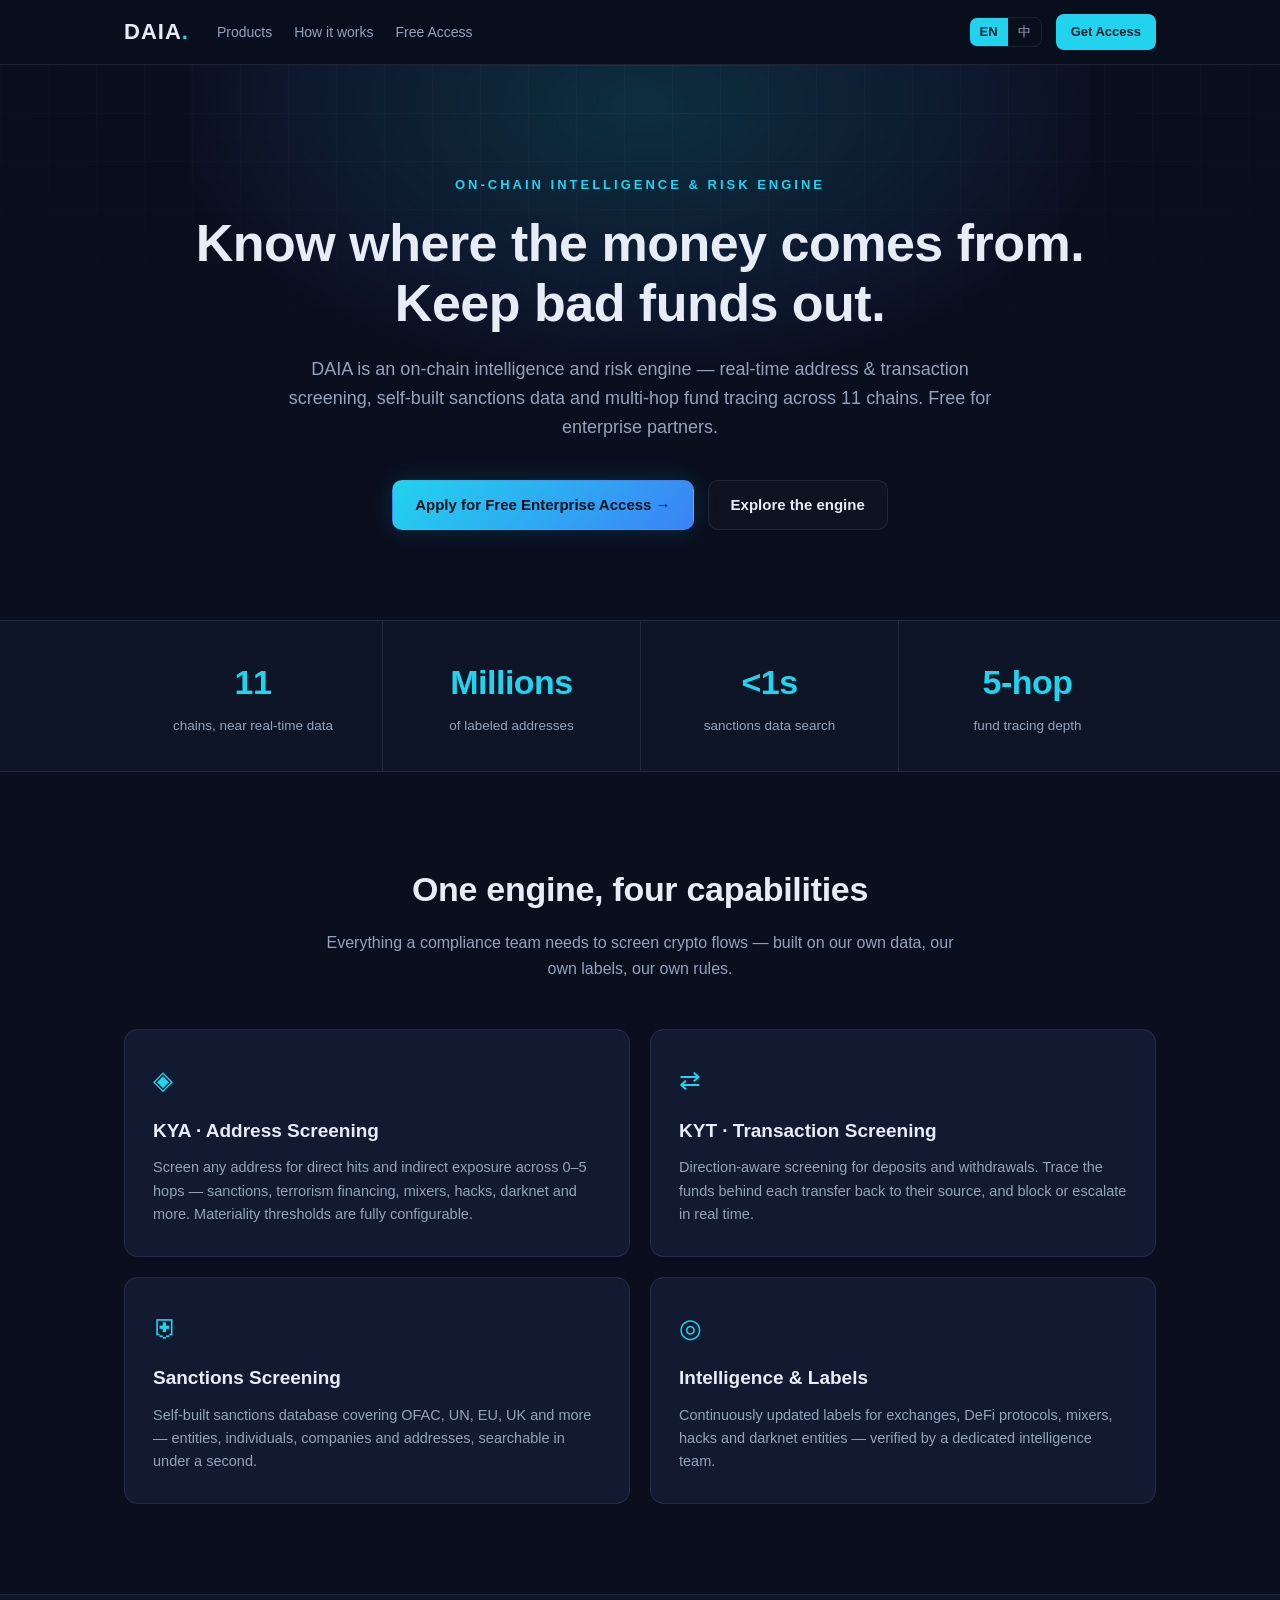
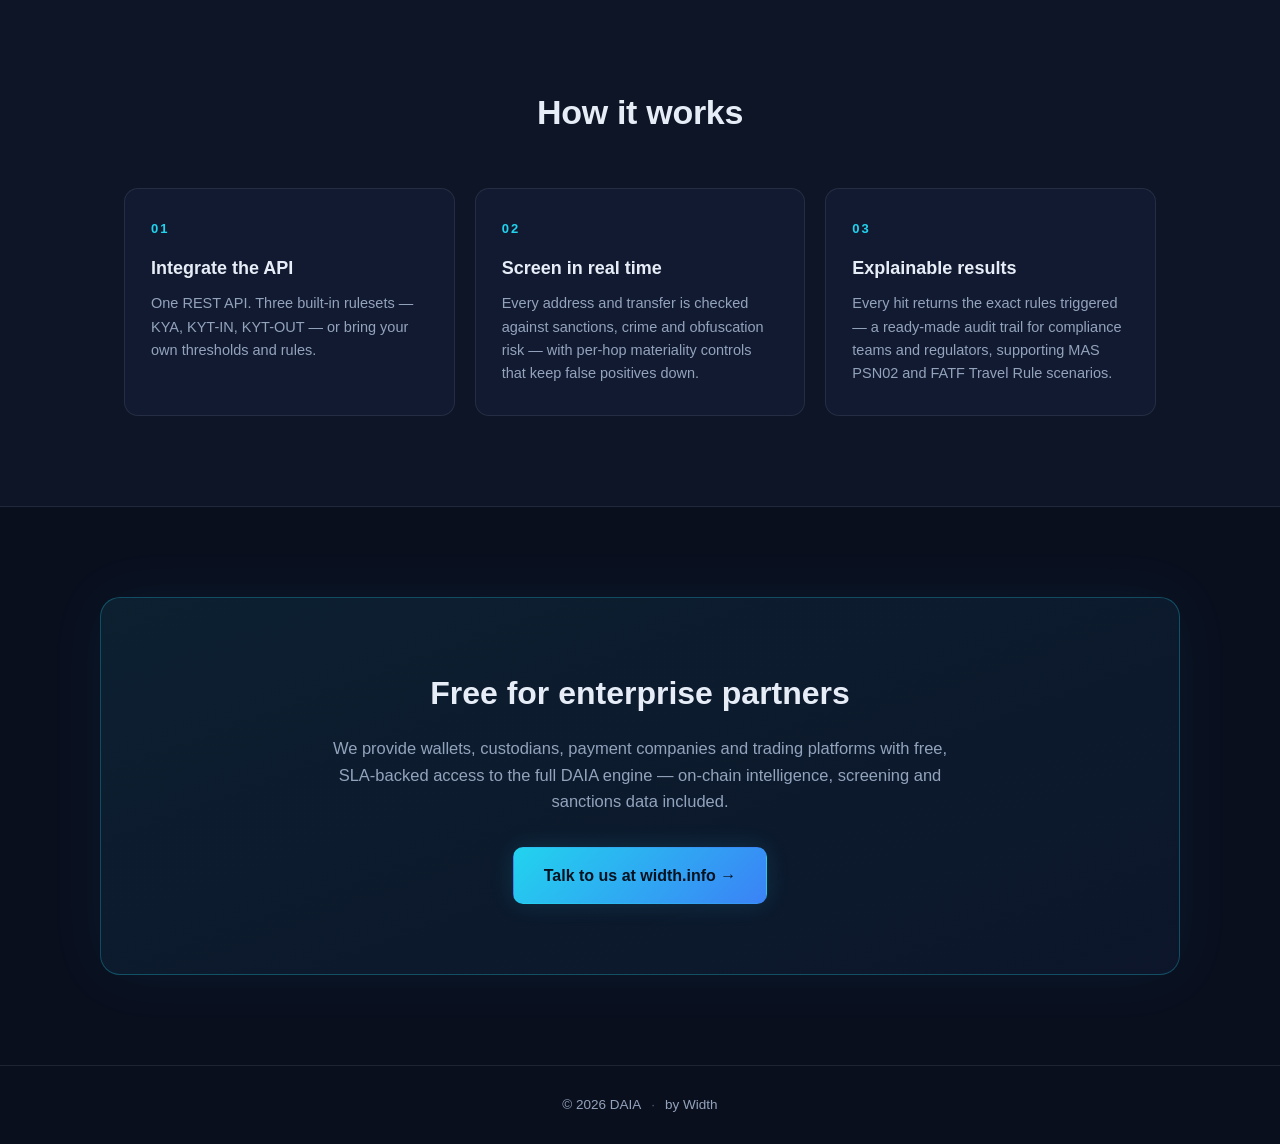
==== index.html @ a72da79b "DAIA official site: bilingual single-page (EN/中文), static, GitHub Pages ready Co-Authored-By: Claude" ====
<!DOCTYPE html>
<html lang="en">
<head>
  <meta charset="UTF-8">
  <meta name="viewport" content="width=device-width, initial-scale=1.0">
  <title>DAIA — On-chain Intelligence &amp; Risk Engine</title>
  <meta name="description" content="DAIA is an on-chain intelligence and risk engine: real-time address & transaction screening, sanctions data and fund tracing across 11 chains. Free for enterprise partners.">
  <link rel="stylesheet" href="style.css">
  <link rel="icon" href="data:image/svg+xml,<svg xmlns='http://www.w3.org/2000/svg' viewBox='0 0 100 100'><rect width='100' height='100' rx='20' fill='%230a0f1e'/><text x='50' y='68' font-size='52' text-anchor='middle' fill='%2322d3ee' font-family='Arial' font-weight='bold'>D</text></svg>">
</head>
<body>

<header class="nav">
  <div class="container nav-inner">
    <a class="brand" href="#top">DAIA<span class="brand-dot">.</span></a>
    <nav class="nav-links">
      <a href="#products" data-i18n="nav.products">Products</a>
      <a href="#how" data-i18n="nav.how">How it works</a>
      <a href="#free" data-i18n="nav.free">Free Access</a>
    </nav>
    <div class="nav-right">
      <div class="lang-toggle" role="group" aria-label="Language">
        <button id="lang-en" class="lang-btn active" onclick="setLang('en')">EN</button>
        <button id="lang-zh" class="lang-btn" onclick="setLang('zh')">中</button>
      </div>
      <a class="btn btn-small" href="https://width.info" target="_blank" rel="noopener" data-i18n="nav.cta">Get Access</a>
    </div>
  </div>
</header>

<main id="top">

  <!-- ============ HERO ============ -->
  <section class="hero">
    <div class="hero-glow"></div>
    <div class="container hero-inner">
      <p class="hero-kicker" data-i18n="hero.kicker">ON-CHAIN INTELLIGENCE &amp; RISK ENGINE</p>
      <h1 class="hero-title" data-i18n="hero.title">Know where the money comes from.<br>Keep bad funds out.</h1>
      <p class="hero-sub" data-i18n="hero.sub">DAIA is an on-chain intelligence and risk engine — real-time address &amp; transaction screening, self-built sanctions data and multi-hop fund tracing across 11 chains. Free for enterprise partners.</p>
      <div class="hero-actions">
        <a class="btn btn-primary" href="https://width.info" target="_blank" rel="noopener" data-i18n="hero.cta">Apply for Free Enterprise Access →</a>
        <a class="btn btn-ghost" href="#products" data-i18n="hero.cta2">Explore the engine</a>
      </div>
    </div>
  </section>

  <!-- ============ STATS ============ -->
  <section class="stats">
    <div class="container stats-grid">
      <div class="stat">
        <div class="stat-num">11</div>
        <div class="stat-label" data-i18n="stats.chains">chains, near real-time data</div>
      </div>
      <div class="stat">
        <div class="stat-num" data-i18n="stats.millionsNum">Millions</div>
        <div class="stat-label" data-i18n="stats.labels">of labeled addresses</div>
      </div>
      <div class="stat">
        <div class="stat-num">&lt;1s</div>
        <div class="stat-label" data-i18n="stats.sanctions">sanctions data search</div>
      </div>
      <div class="stat">
        <div class="stat-num">5-hop</div>
        <div class="stat-label" data-i18n="stats.tracing">fund tracing depth</div>
      </div>
    </div>
  </section>

  <!-- ============ PRODUCTS ============ -->
  <section class="section" id="products">
    <div class="container">
      <h2 class="section-title" data-i18n="products.title">One engine, four capabilities</h2>
      <p class="section-sub" data-i18n="products.sub">Everything a compliance team needs to screen crypto flows — built on our own data, our own labels, our own rules.</p>
      <div class="cards">
        <div class="card">
          <div class="card-icon">◈</div>
          <h3 data-i18n="products.kya.title">KYA · Address Screening</h3>
          <p data-i18n="products.kya.body">Screen any address for direct hits and indirect exposure across 0–5 hops — sanctions, terrorism financing, mixers, hacks, darknet and more. Materiality thresholds are fully configurable.</p>
        </div>
        <div class="card">
          <div class="card-icon">⇄</div>
          <h3 data-i18n="products.kyt.title">KYT · Transaction Screening</h3>
          <p data-i18n="products.kyt.body">Direction-aware screening for deposits and withdrawals. Trace the funds behind each transfer back to their source, and block or escalate in real time.</p>
        </div>
        <div class="card">
          <div class="card-icon">⛨</div>
          <h3 data-i18n="products.sanctions.title">Sanctions Screening</h3>
          <p data-i18n="products.sanctions.body">Self-built sanctions database covering OFAC, UN, EU, UK and more — entities, individuals, companies and addresses, searchable in under a second.</p>
        </div>
        <div class="card">
          <div class="card-icon">◎</div>
          <h3 data-i18n="products.labels.title">Intelligence &amp; Labels</h3>
          <p data-i18n="products.labels.body">Continuously updated labels for exchanges, DeFi protocols, mixers, hacks and darknet entities — verified by a dedicated intelligence team.</p>
        </div>
      </div>
    </div>
  </section>

  <!-- ============ HOW IT WORKS ============ -->
  <section class="section section-alt" id="how">
    <div class="container">
      <h2 class="section-title" data-i18n="how.title">How it works</h2>
      <div class="steps">
        <div class="step">
          <div class="step-num">01</div>
          <h3 data-i18n="how.s1.title">Integrate the API</h3>
          <p data-i18n="how.s1.body">One REST API. Three built-in rulesets — KYA, KYT-IN, KYT-OUT — or bring your own thresholds and rules.</p>
        </div>
        <div class="step">
          <div class="step-num">02</div>
          <h3 data-i18n="how.s2.title">Screen in real time</h3>
          <p data-i18n="how.s2.body">Every address and transfer is checked against sanctions, crime and obfuscation risk — with per-hop materiality controls that keep false positives down.</p>
        </div>
        <div class="step">
          <div class="step-num">03</div>
          <h3 data-i18n="how.s3.title">Explainable results</h3>
          <p data-i18n="how.s3.body">Every hit returns the exact rules triggered — a ready-made audit trail for compliance teams and regulators, supporting MAS PSN02 and FATF Travel Rule scenarios.</p>
        </div>
      </div>
    </div>
  </section>

  <!-- ============ FREE ACCESS ============ -->
  <section class="section" id="free">
    <div class="container free-box">
      <h2 class="free-title" data-i18n="free.title">Free for enterprise partners</h2>
      <p class="free-body" data-i18n="free.body">We provide wallets, custodians, payment companies and trading platforms with free, SLA-backed access to the full DAIA engine — on-chain intelligence, screening and sanctions data included.</p>
      <a class="btn btn-primary btn-lg" href="https://width.info" target="_blank" rel="noopener" data-i18n="free.cta">Talk to us at width.info →</a>
    </div>
  </section>

</main>

<footer class="footer">
  <div class="container footer-inner">
    <span>© 2026 DAIA</span>
    <span class="footer-sep">·</span>
    <a href="https://width.info" target="_blank" rel="noopener" data-i18n="footer.by">by Width</a>
  </div>
</footer>

<script src="i18n.js"></script>
</body>
</html>
---- style.css ----
/* ============ DAIA site ============ */
:root {
  --bg: #0a0f1e;
  --bg-alt: #0d1526;
  --panel: #111a30;
  --border: rgba(148, 163, 184, 0.14);
  --text: #e7edf7;
  --muted: #93a3bc;
  --accent: #22d3ee;
  --accent-2: #3b82f6;
  --glow: rgba(34, 211, 238, 0.14);
  --radius: 14px;
}

* { margin: 0; padding: 0; box-sizing: border-box; }

html { scroll-behavior: smooth; }

body {
  background: var(--bg);
  color: var(--text);
  font-family: -apple-system, BlinkMacSystemFont, "Segoe UI", Roboto, "PingFang SC", "Hiragino Sans GB", "Microsoft YaHei", sans-serif;
  line-height: 1.6;
  -webkit-font-smoothing: antialiased;
}

.container { max-width: 1080px; margin: 0 auto; padding: 0 24px; }

a { color: var(--accent); text-decoration: none; }

/* ============ Nav ============ */
.nav {
  position: sticky; top: 0; z-index: 50;
  background: rgba(10, 15, 30, 0.82);
  backdrop-filter: blur(12px);
  border-bottom: 1px solid var(--border);
}
.nav-inner { display: flex; align-items: center; gap: 28px; height: 64px; }
.brand {
  font-size: 22px; font-weight: 800; letter-spacing: 1px; color: var(--text);
}
.brand-dot { color: var(--accent); }
.nav-links { display: flex; gap: 22px; flex: 1; }
.nav-links a { color: var(--muted); font-size: 14px; transition: color .15s; }
.nav-links a:hover { color: var(--text); }
.nav-right { display: flex; align-items: center; gap: 14px; }

.lang-toggle {
  display: flex; border: 1px solid var(--border); border-radius: 8px; overflow: hidden;
}
.lang-btn {
  background: transparent; color: var(--muted); border: 0; padding: 5px 10px;
  font-size: 13px; cursor: pointer; transition: all .15s;
}
.lang-btn.active { background: var(--accent); color: #06202a; font-weight: 700; }

/* ============ Buttons ============ */
.btn {
  display: inline-block; border-radius: 10px; font-weight: 600; font-size: 15px;
  padding: 12px 22px; transition: all .18s; border: 1px solid transparent;
}
.btn-primary {
  background: linear-gradient(135deg, var(--accent), var(--accent-2));
  color: #06121f;
  box-shadow: 0 0 24px var(--glow);
}
.btn-primary:hover { transform: translateY(-1px); box-shadow: 0 0 36px rgba(34, 211, 238, 0.28); }
.btn-ghost {
  color: var(--text); border-color: var(--border); background: rgba(255,255,255,0.02);
}
.btn-ghost:hover { border-color: var(--accent); color: var(--accent); }
.btn-small { padding: 7px 14px; font-size: 13px; background: var(--accent); color: #06202a; border-radius: 8px; }
.btn-small:hover { filter: brightness(1.1); }
.btn-lg { padding: 15px 30px; font-size: 16px; }

/* ============ Hero ============ */
.hero { position: relative; overflow: hidden; padding: 110px 0 90px; }
.hero-glow {
  position: absolute; top: -220px; left: 50%; transform: translateX(-50%);
  width: 900px; height: 520px; pointer-events: none;
  background: radial-gradient(ellipse at center, rgba(34,211,238,0.16), rgba(59,130,246,0.07) 55%, transparent 75%);
}
.hero::before {
  content: ""; position: absolute; inset: 0; pointer-events: none;
  background-image: linear-gradient(rgba(148,163,184,0.05) 1px, transparent 1px),
                    linear-gradient(90deg, rgba(148,163,184,0.05) 1px, transparent 1px);
  background-size: 48px 48px;
  mask-image: radial-gradient(ellipse 80% 60% at 50% 0%, black, transparent);
  -webkit-mask-image: radial-gradient(ellipse 80% 60% at 50% 0%, black, transparent);
}
.hero-inner { position: relative; text-align: center; }
.hero-kicker {
  color: var(--accent); font-size: 13px; font-weight: 700; letter-spacing: 3px; margin-bottom: 18px;
}
.hero-title { font-size: 52px; font-weight: 800; line-height: 1.15; letter-spacing: -0.5px; }
.hero-sub {
  max-width: 720px; margin: 22px auto 0; color: var(--muted); font-size: 18px;
}
.hero-actions { margin-top: 38px; display: flex; gap: 14px; justify-content: center; flex-wrap: wrap; }

/* ============ Stats ============ */
.stats { border-top: 1px solid var(--border); border-bottom: 1px solid var(--border); background: var(--bg-alt); }
.stats-grid { display: grid; grid-template-columns: repeat(4, 1fr); }
.stat { text-align: center; padding: 34px 12px; }
.stat + .stat { border-left: 1px solid var(--border); }
.stat-num { font-size: 34px; font-weight: 800; color: var(--accent); letter-spacing: -0.5px; }
.stat-label { color: var(--muted); font-size: 13.5px; margin-top: 6px; }

/* ============ Sections ============ */
.section { padding: 90px 0; }
.section-alt { background: var(--bg-alt); border-top: 1px solid var(--border); border-bottom: 1px solid var(--border); }
.section-title { font-size: 34px; font-weight: 800; text-align: center; letter-spacing: -0.3px; }
.section-sub { text-align: center; color: var(--muted); max-width: 640px; margin: 14px auto 0; font-size: 16px; }

/* ============ Cards ============ */
.cards { display: grid; grid-template-columns: repeat(2, 1fr); gap: 20px; margin-top: 48px; }
.card {
  background: var(--panel); border: 1px solid var(--border); border-radius: var(--radius);
  padding: 30px 28px; transition: all .2s;
}
.card:hover { border-color: rgba(34,211,238,0.45); box-shadow: 0 0 30px rgba(34,211,238,0.08); transform: translateY(-2px); }
.card-icon { font-size: 26px; color: var(--accent); margin-bottom: 14px; }
.card h3 { font-size: 19px; margin-bottom: 10px; }
.card p { color: var(--muted); font-size: 14.5px; }

/* ============ Steps ============ */
.steps { display: grid; grid-template-columns: repeat(3, 1fr); gap: 20px; margin-top: 48px; }
.step {
  background: var(--panel); border: 1px solid var(--border); border-radius: var(--radius);
  padding: 30px 26px;
}
.step-num {
  font-size: 13px; font-weight: 800; color: var(--accent); letter-spacing: 2px; margin-bottom: 14px;
}
.step h3 { font-size: 18px; margin-bottom: 10px; }
.step p { color: var(--muted); font-size: 14.5px; }

/* ============ Free access ============ */
.free-box {
  text-align: center;
  background: linear-gradient(160deg, rgba(34,211,238,0.09), rgba(59,130,246,0.06));
  border: 1px solid rgba(34,211,238,0.28);
  border-radius: 20px;
  padding: 70px 40px;
  box-shadow: 0 0 60px rgba(34,211,238,0.06);
}
.free-title { font-size: 32px; font-weight: 800; }
.free-body { max-width: 640px; margin: 16px auto 32px; color: var(--muted); font-size: 16.5px; }

/* ============ Footer ============ */
.footer { border-top: 1px solid var(--border); padding: 28px 0; }
.footer-inner { display: flex; justify-content: center; gap: 10px; color: var(--muted); font-size: 13.5px; }
.footer a { color: var(--muted); }
.footer a:hover { color: var(--accent); }
.footer-sep { opacity: .5; }

/* ============ Responsive ============ */
@media (max-width: 860px) {
  .hero-title { font-size: 36px; }
  .cards { grid-template-columns: 1fr; }
  .steps { grid-template-columns: 1fr; }
  .stats-grid { grid-template-columns: repeat(2, 1fr); }
  .stat:nth-child(3) { border-left: 0; }
  .stat:nth-child(1), .stat:nth-child(2) { border-bottom: 1px solid var(--border); }
  .nav-links { display: none; }
}
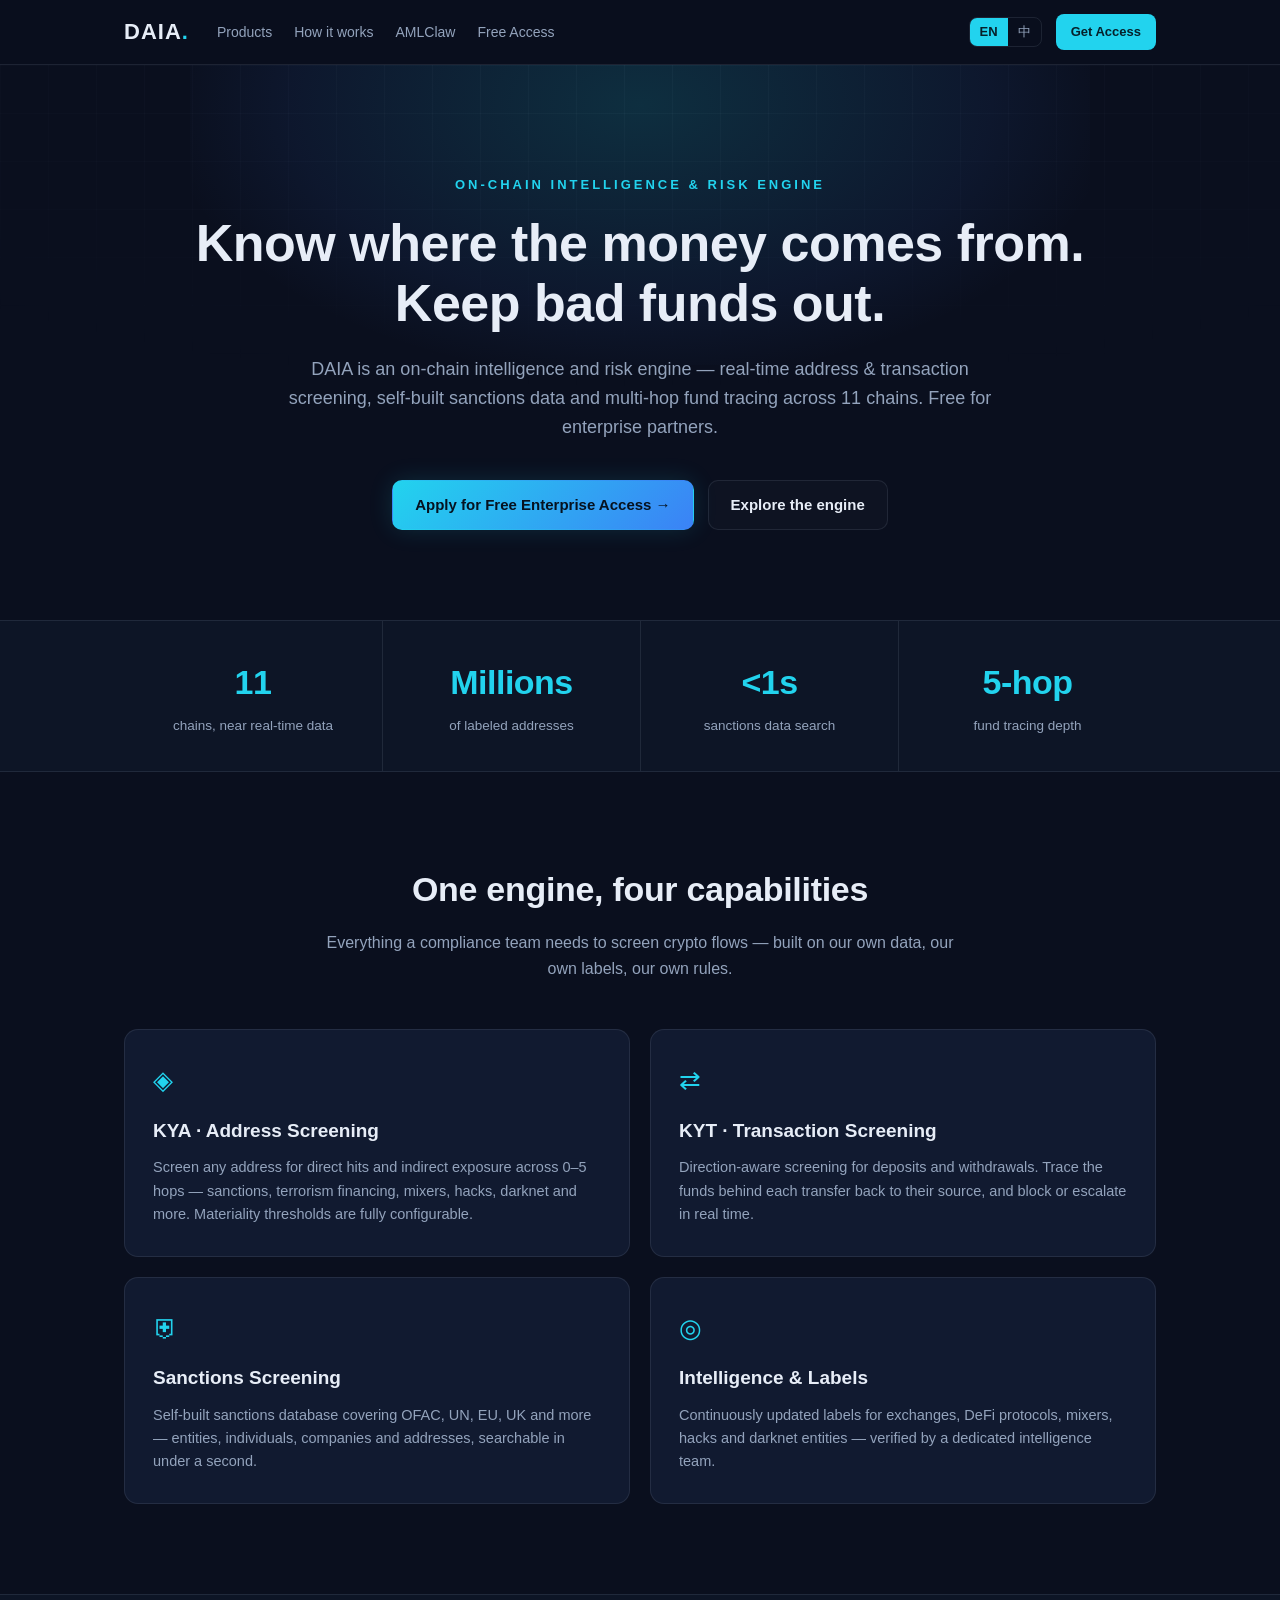
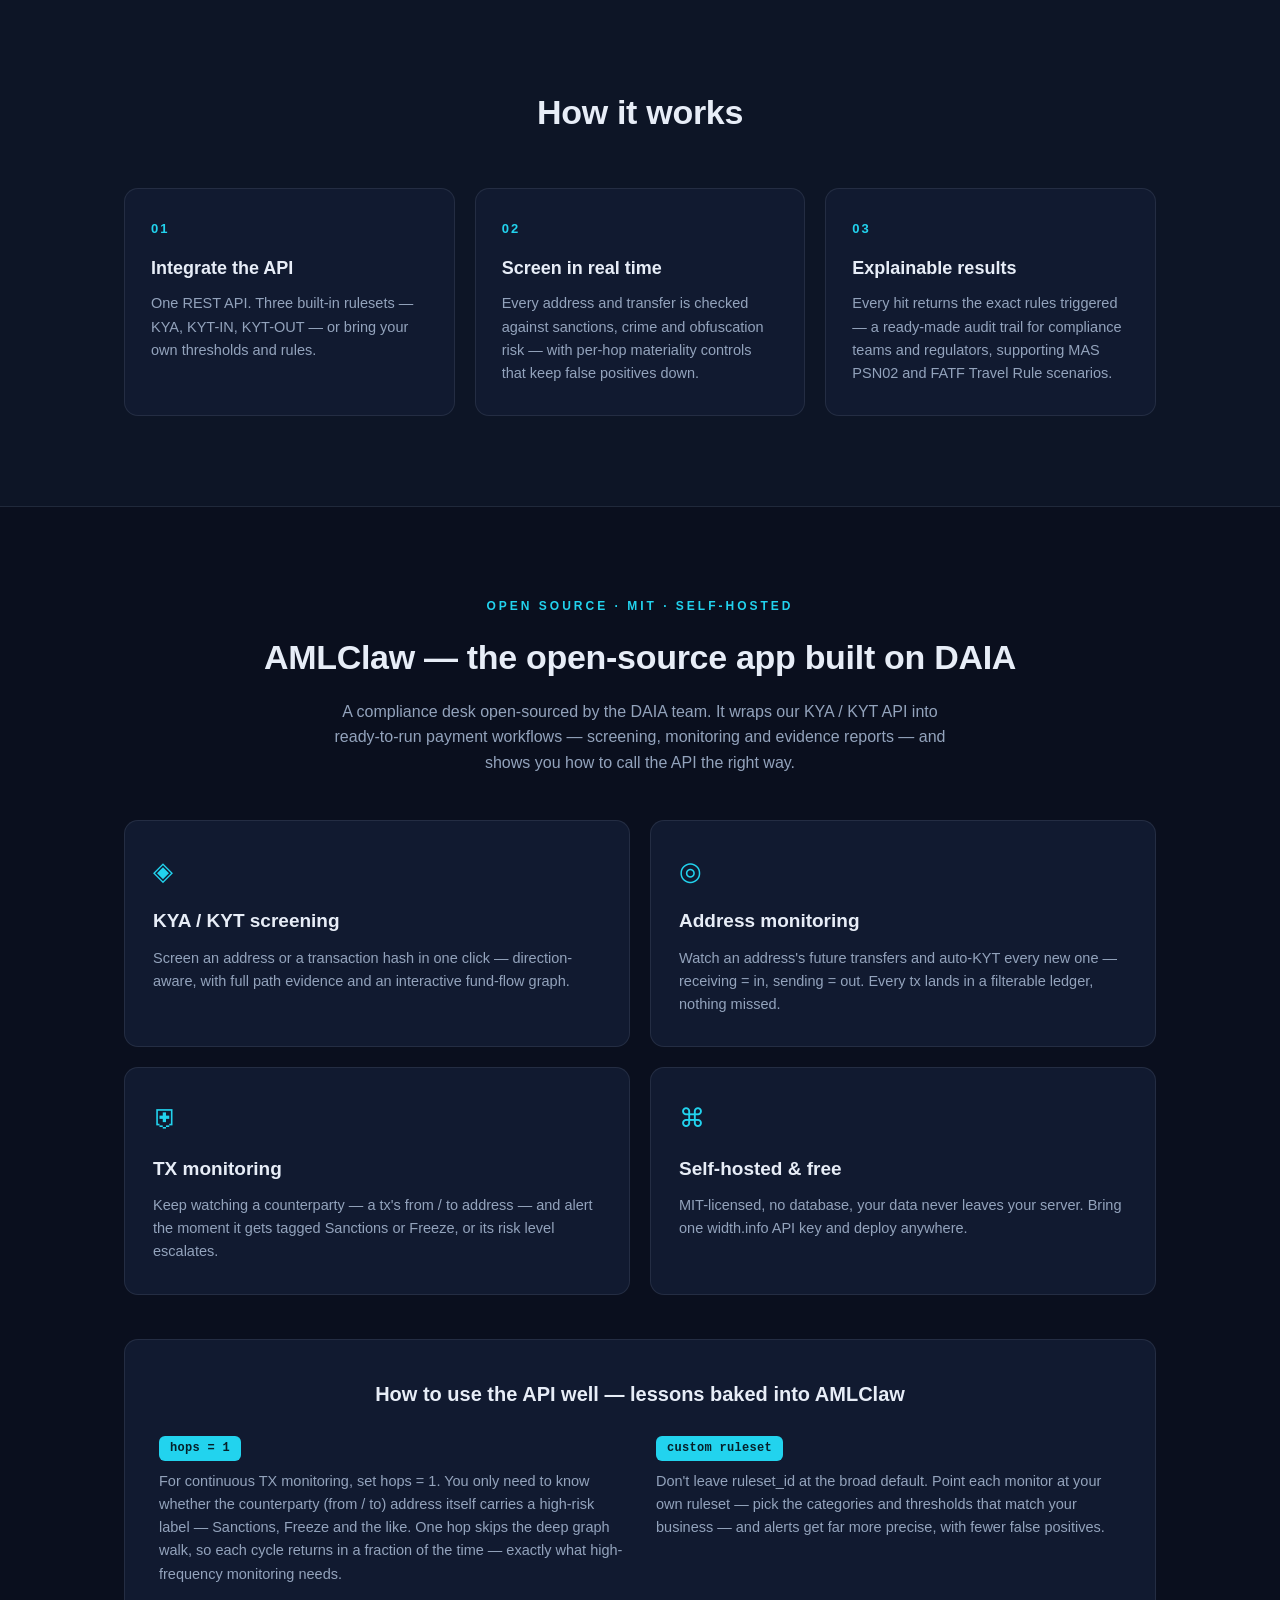
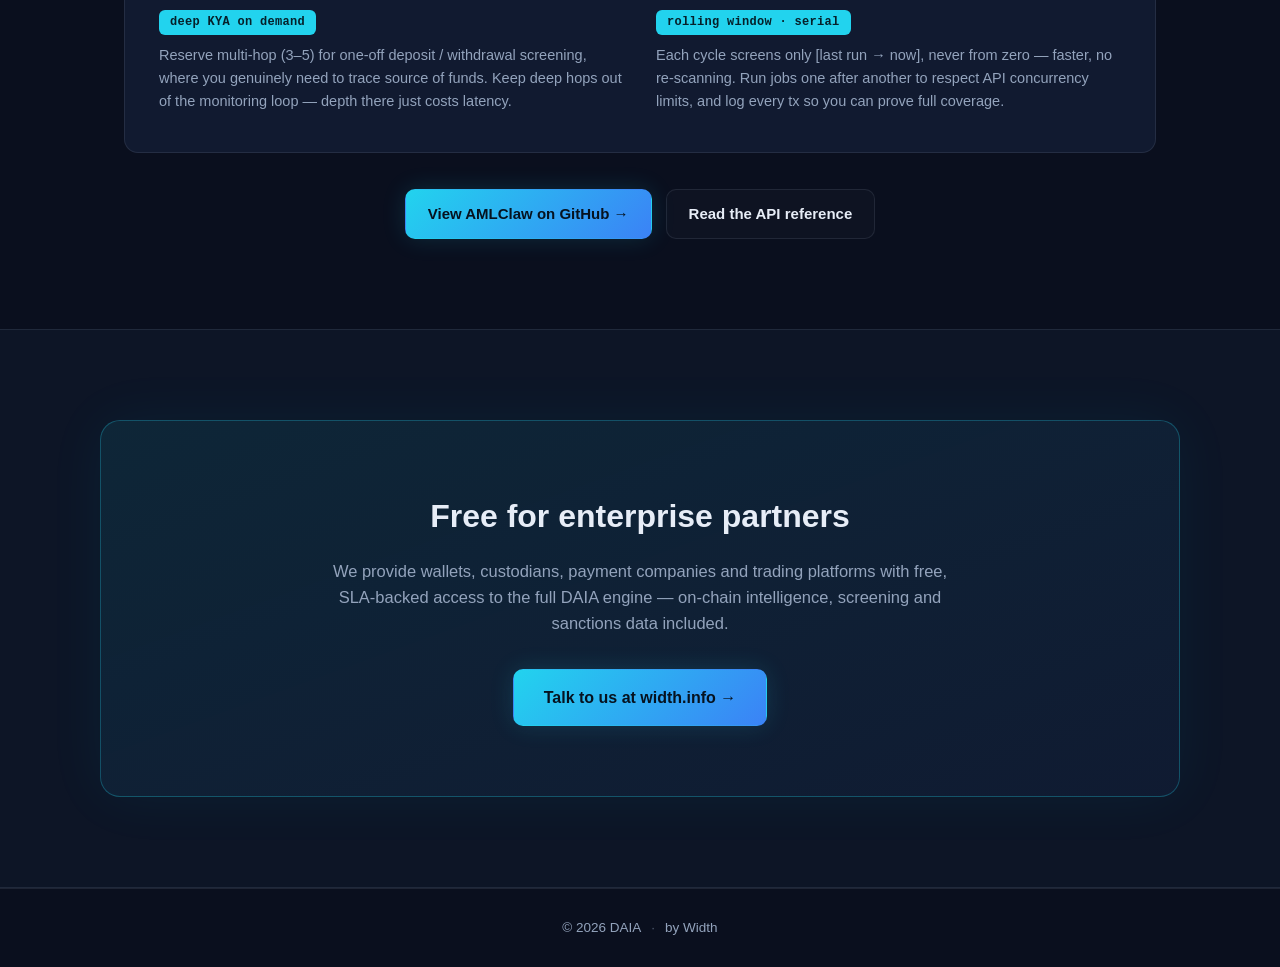
==== commit cacebb41: "Add AMLClaw section — open-source reference app + API best practices New #amlclaw section (nav link " ====
--- a/index.html
+++ b/index.html
@@ -16,6 +16,7 @@
     <nav class="nav-links">
       <a href="#products" data-i18n="nav.products">Products</a>
       <a href="#how" data-i18n="nav.how">How it works</a>
+      <a href="#amlclaw" data-i18n="nav.amlclaw">AMLClaw</a>
       <a href="#free" data-i18n="nav.free">Free Access</a>
     </nav>
     <div class="nav-right">
@@ -120,8 +121,67 @@
     </div>
   </section>
 
+  <!-- ============ AMLCLAW ============ -->
+  <section class="section" id="amlclaw">
+    <div class="container">
+      <p class="amlclaw-kicker" data-i18n="amlclaw.kicker">OPEN SOURCE · MIT · SELF-HOSTED</p>
+      <h2 class="section-title" data-i18n="amlclaw.title">AMLClaw — the open-source app built on DAIA</h2>
+      <p class="section-sub" data-i18n="amlclaw.sub">A compliance desk open-sourced by the DAIA team. It wraps our KYA / KYT API into ready-to-run payment workflows — screening, monitoring and evidence reports — and shows you how to call the API the right way.</p>
+
+      <div class="cards" style="margin-top:44px">
+        <div class="card">
+          <div class="card-icon">◈</div>
+          <h3 data-i18n="amlclaw.f1.title">KYA / KYT screening</h3>
+          <p data-i18n="amlclaw.f1.body">Screen an address or a transaction hash in one click — direction-aware, with full path evidence and an interactive fund-flow graph.</p>
+        </div>
+        <div class="card">
+          <div class="card-icon">◎</div>
+          <h3 data-i18n="amlclaw.f2.title">Address monitoring</h3>
+          <p data-i18n="amlclaw.f2.body">Watch an address's future transfers and auto-KYT every new one — receiving = in, sending = out. Every tx lands in a filterable ledger, nothing missed.</p>
+        </div>
+        <div class="card">
+          <div class="card-icon">⛨</div>
+          <h3 data-i18n="amlclaw.f3.title">TX monitoring</h3>
+          <p data-i18n="amlclaw.f3.body">Keep watching a counterparty — a tx's from / to address — and alert the moment it gets tagged Sanctions or Freeze, or its risk level escalates.</p>
+        </div>
+        <div class="card">
+          <div class="card-icon">⌘</div>
+          <h3 data-i18n="amlclaw.f4.title">Self-hosted & free</h3>
+          <p data-i18n="amlclaw.f4.body">MIT-licensed, no database, your data never leaves your server. Bring one width.info API key and deploy anywhere.</p>
+        </div>
+      </div>
+
+      <div class="practice">
+        <h3 class="practice-title" data-i18n="amlclaw.bp.title">How to use the API well — lessons baked into AMLClaw</h3>
+        <div class="practice-list">
+          <div class="practice-item">
+            <span class="practice-tag">hops = 1</span>
+            <p data-i18n="amlclaw.bp1.body">For continuous TX monitoring, set hops = 1. You only need to know whether the counterparty (from / to) address itself carries a high-risk label — Sanctions, Freeze and the like. One hop skips the deep graph walk, so each cycle returns in a fraction of the time — exactly what high-frequency monitoring needs.</p>
+          </div>
+          <div class="practice-item">
+            <span class="practice-tag" data-i18n="amlclaw.bp2.tag">custom ruleset</span>
+            <p data-i18n="amlclaw.bp2.body">Don't leave ruleset_id at the broad default. Point each monitor at your own ruleset — pick the categories and thresholds that match your business — and alerts get far more precise, with fewer false positives.</p>
+          </div>
+          <div class="practice-item">
+            <span class="practice-tag" data-i18n="amlclaw.bp3.tag">deep KYA on demand</span>
+            <p data-i18n="amlclaw.bp3.body">Reserve multi-hop (3–5) for one-off deposit / withdrawal screening, where you genuinely need to trace source of funds. Keep deep hops out of the monitoring loop — depth there just costs latency.</p>
+          </div>
+          <div class="practice-item">
+            <span class="practice-tag" data-i18n="amlclaw.bp4.tag">rolling window · serial</span>
+            <p data-i18n="amlclaw.bp4.body">Each cycle screens only [last run → now], never from zero — faster, no re-scanning. Run jobs one after another to respect API concurrency limits, and log every tx so you can prove full coverage.</p>
+          </div>
+        </div>
+      </div>
+
+      <div class="amlclaw-actions">
+        <a class="btn btn-primary" href="https://github.com/amlclaw/amlclaw.com" target="_blank" rel="noopener" data-i18n="amlclaw.cta">View AMLClaw on GitHub →</a>
+        <a class="btn btn-ghost" href="https://width.info/api-reference" target="_blank" rel="noopener" data-i18n="amlclaw.cta2">Read the API reference</a>
+      </div>
+    </div>
+  </section>
+
   <!-- ============ FREE ACCESS ============ -->
-  <section class="section" id="free">
+  <section class="section section-alt" id="free">
     <div class="container free-box">
       <h2 class="free-title" data-i18n="free.title">Free for enterprise partners</h2>
       <p class="free-body" data-i18n="free.body">We provide wallets, custodians, payment companies and trading platforms with free, SLA-backed access to the full DAIA engine — on-chain intelligence, screening and sanctions data included.</p>
--- a/style.css
+++ b/style.css
@@ -135,6 +135,27 @@
 .step h3 { font-size: 18px; margin-bottom: 10px; }
 .step p { color: var(--muted); font-size: 14.5px; }
 
+/* ============ AMLClaw ============ */
+.amlclaw-kicker {
+  text-align: center; color: var(--accent); font-size: 12px; font-weight: 700;
+  letter-spacing: 3px; margin-bottom: 14px;
+}
+.practice {
+  margin-top: 44px; background: var(--panel); border: 1px solid var(--border);
+  border-radius: var(--radius); padding: 38px 34px;
+}
+.practice-title { font-size: 20px; font-weight: 800; text-align: center; margin-bottom: 26px; }
+.practice-list { display: grid; grid-template-columns: repeat(2, 1fr); gap: 24px 32px; }
+.practice-item { display: flex; flex-direction: column; gap: 9px; }
+.practice-tag {
+  align-self: flex-start;
+  font-family: ui-monospace, SFMono-Regular, Menlo, "Roboto Mono", monospace;
+  font-size: 12px; font-weight: 700; color: #06202a; background: var(--accent);
+  padding: 3px 11px; border-radius: 6px; letter-spacing: .3px;
+}
+.practice-item p { color: var(--muted); font-size: 14.5px; }
+.amlclaw-actions { margin-top: 36px; display: flex; gap: 14px; justify-content: center; flex-wrap: wrap; }
+
 /* ============ Free access ============ */
 .free-box {
   text-align: center;
@@ -163,4 +184,5 @@
   .stat:nth-child(3) { border-left: 0; }
   .stat:nth-child(1), .stat:nth-child(2) { border-bottom: 1px solid var(--border); }
   .nav-links { display: none; }
+  .practice-list { grid-template-columns: 1fr; }
 }
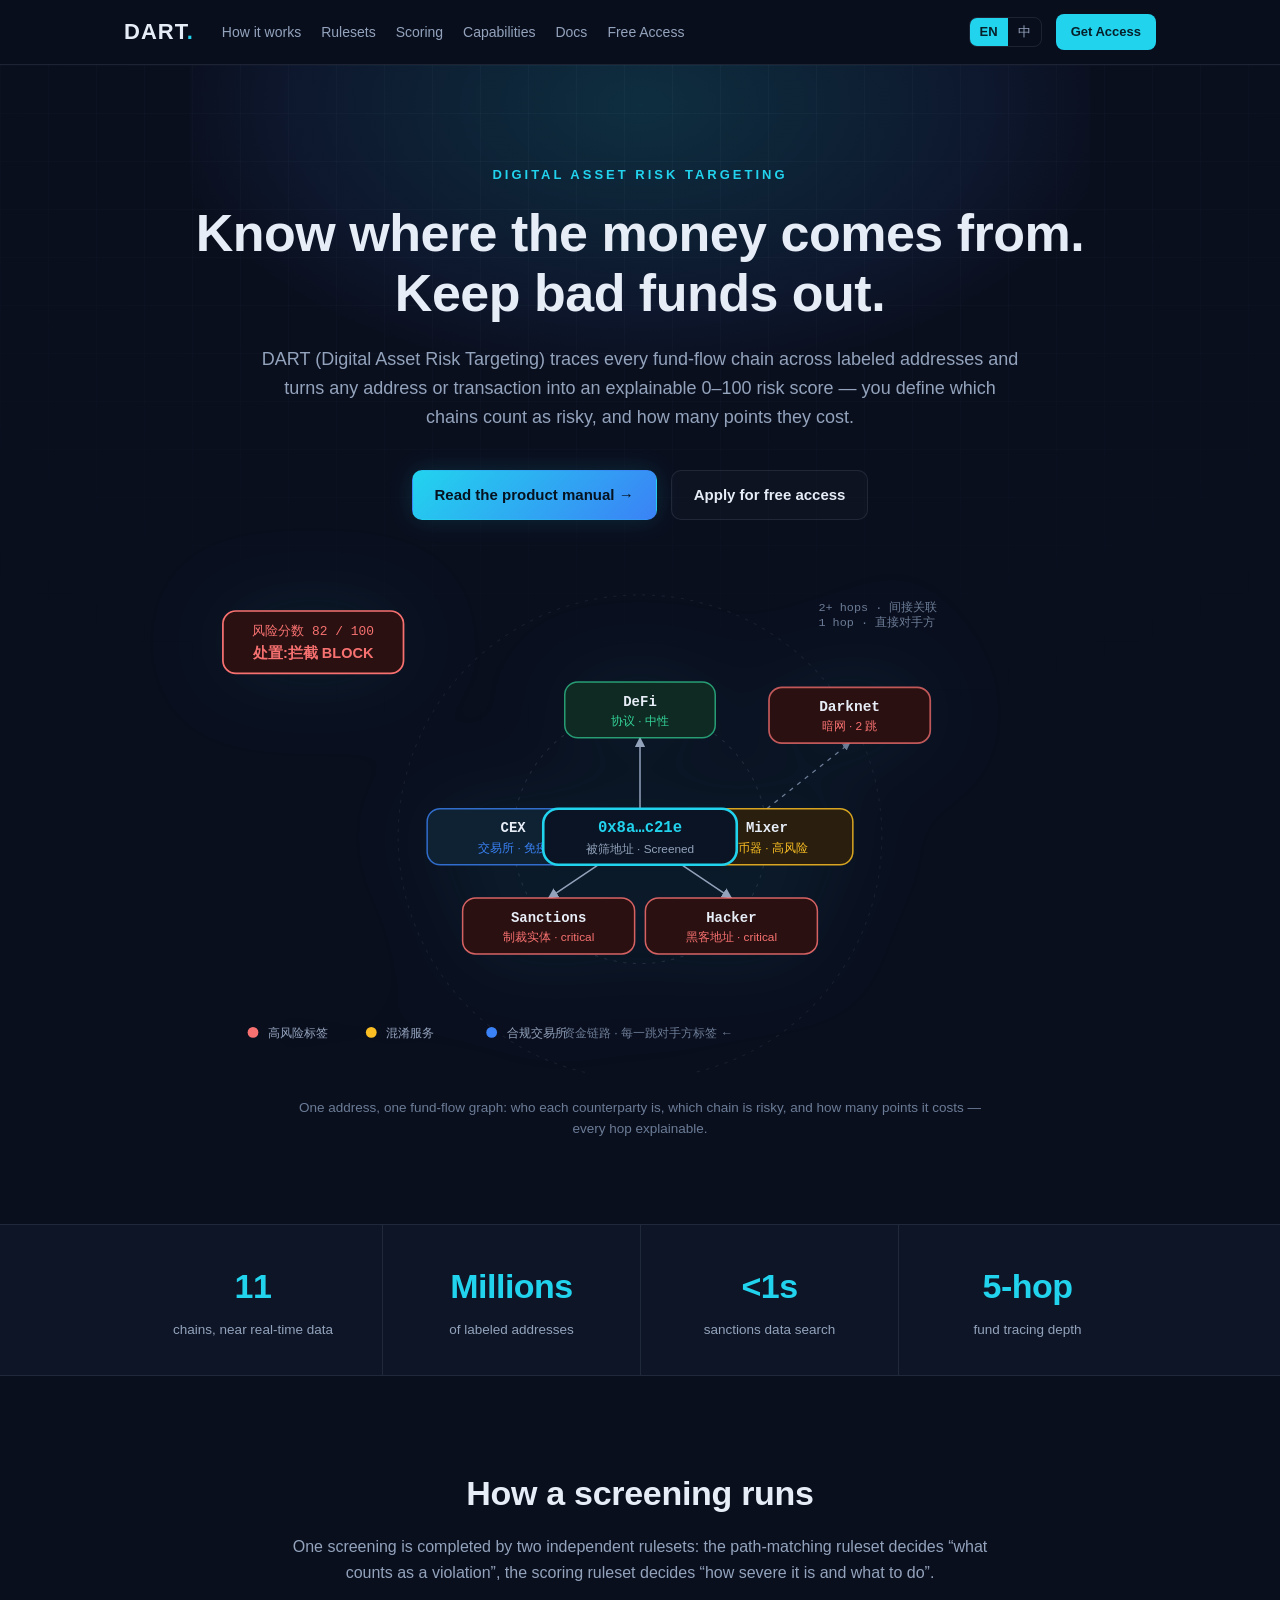
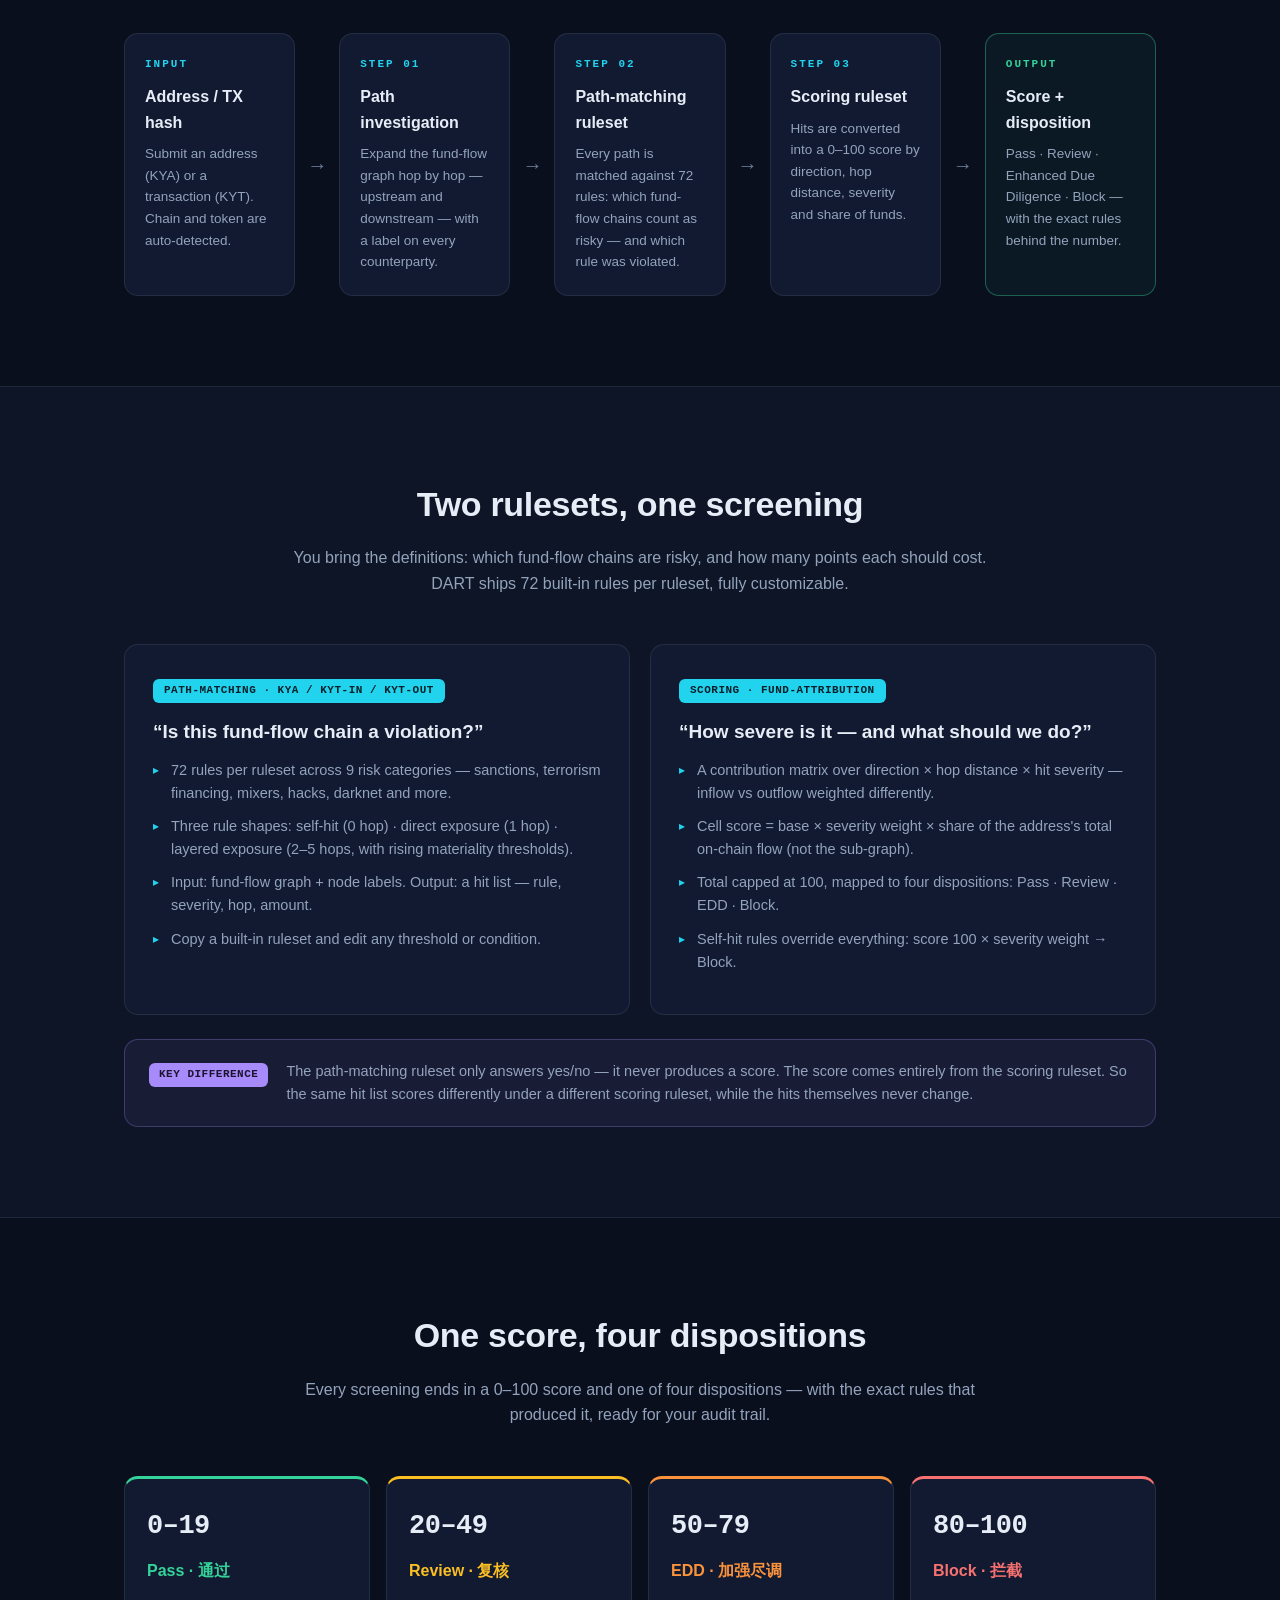
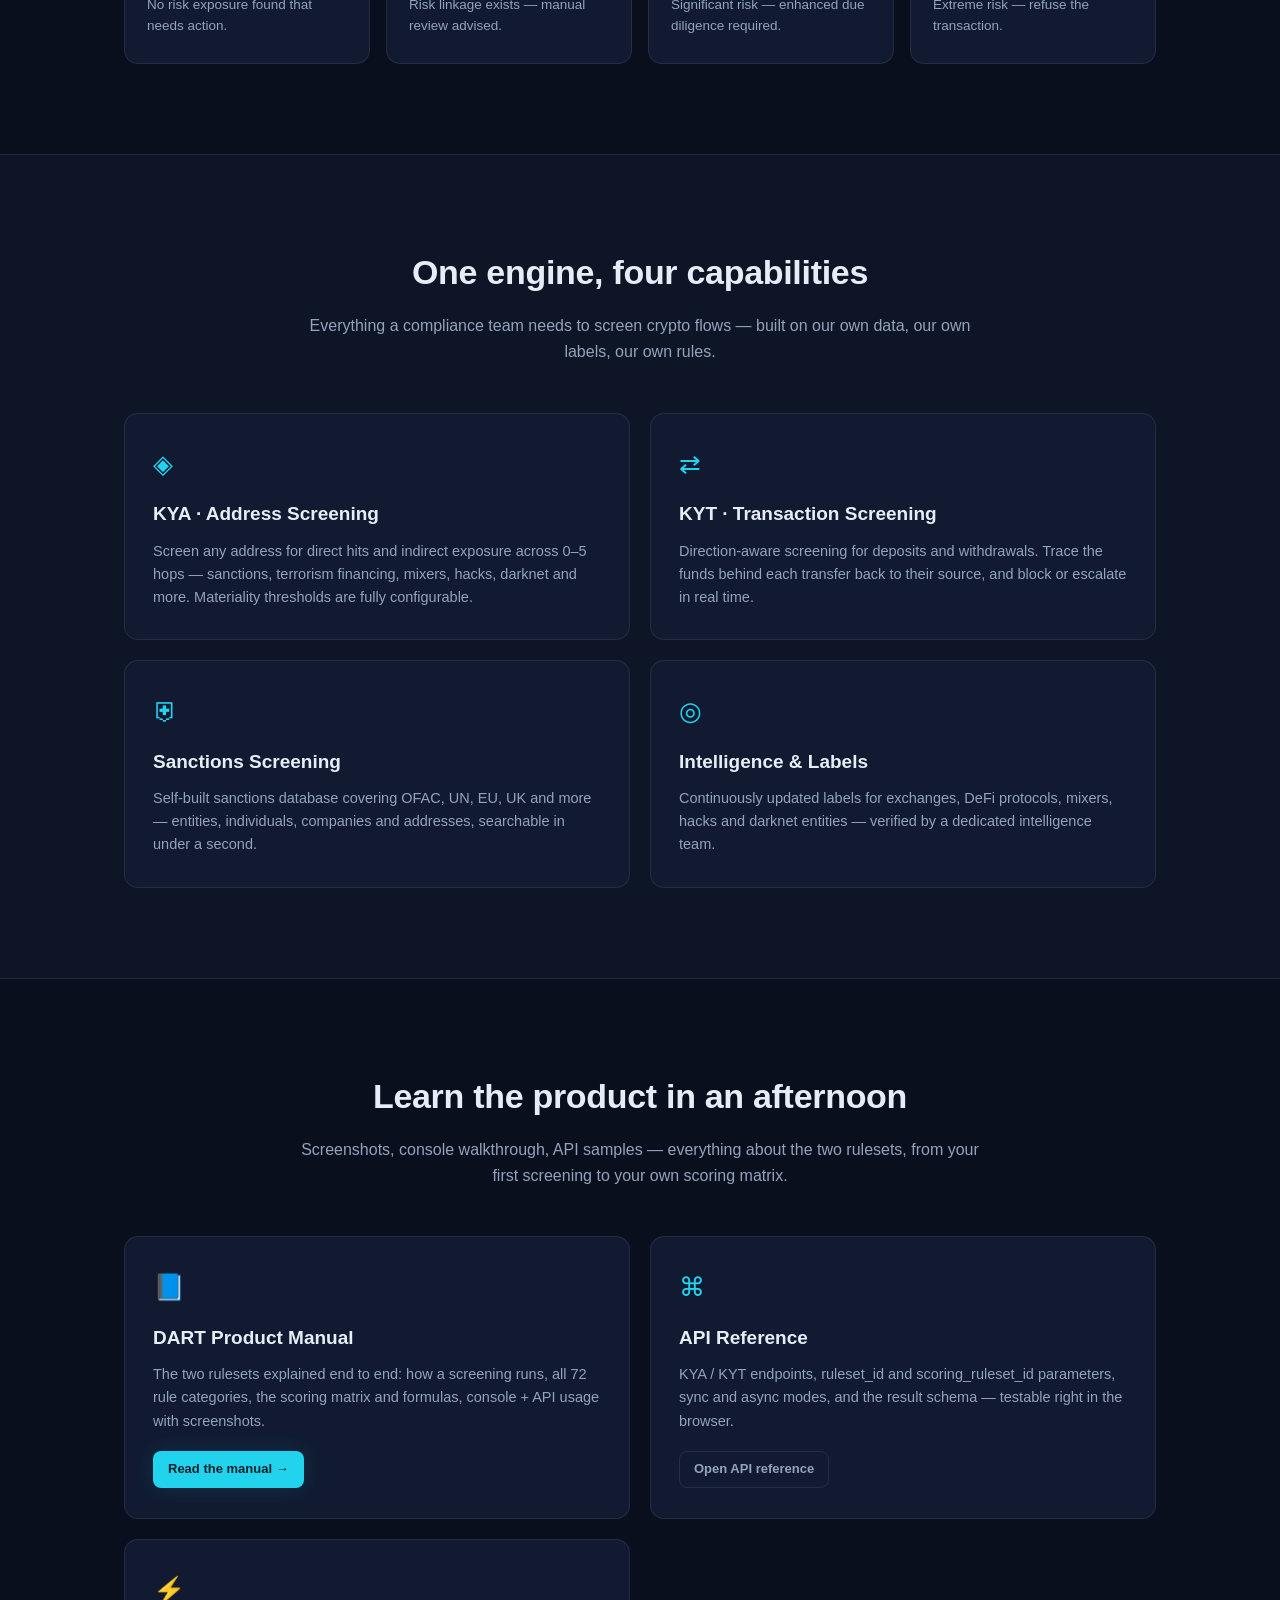
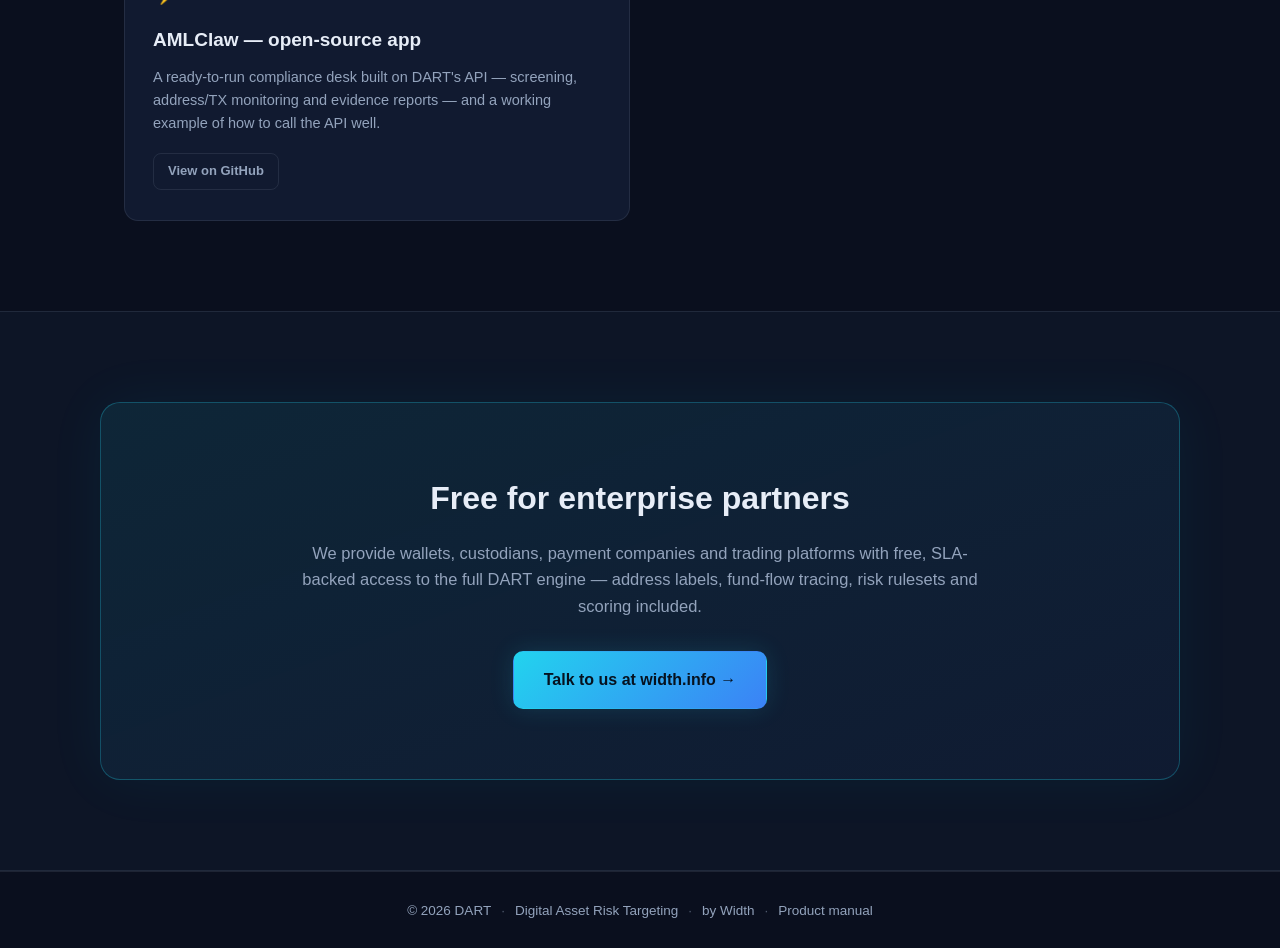
==== commit 55294092: "Rebrand to DART: new homepage around address labels, fund-flow rulesets & scoring; add bilingual pro" ====
--- a/index.html
+++ b/index.html
@@ -3,8 +3,8 @@
 <head>
   <meta charset="UTF-8">
   <meta name="viewport" content="width=device-width, initial-scale=1.0">
-  <title>DAIA — On-chain Intelligence &amp; Risk Engine</title>
-  <meta name="description" content="DAIA is an on-chain intelligence and risk engine: real-time address & transaction screening, sanctions data and fund tracing across 11 chains. Free for enterprise partners.">
+  <title>DART — Digital Asset Risk Targeting</title>
+  <meta name="description" content="DART (Digital Asset Risk Targeting) is an on-chain AML risk engine: address labels + fund-flow path tracing, your own risk rulesets, and an explainable 0–100 risk score. Free for enterprise partners.">
   <link rel="stylesheet" href="style.css">
   <link rel="icon" href="data:image/svg+xml,<svg xmlns='http://www.w3.org/2000/svg' viewBox='0 0 100 100'><rect width='100' height='100' rx='20' fill='%230a0f1e'/><text x='50' y='68' font-size='52' text-anchor='middle' fill='%2322d3ee' font-family='Arial' font-weight='bold'>D</text></svg>">
 </head>
@@ -12,11 +12,13 @@
 
 <header class="nav">
   <div class="container nav-inner">
-    <a class="brand" href="#top">DAIA<span class="brand-dot">.</span></a>
+    <a class="brand" href="#top">DART<span class="brand-dot">.</span></a>
     <nav class="nav-links">
-      <a href="#products" data-i18n="nav.products">Products</a>
       <a href="#how" data-i18n="nav.how">How it works</a>
-      <a href="#amlclaw" data-i18n="nav.amlclaw">AMLClaw</a>
+      <a href="#rulesets" data-i18n="nav.rulesets">Rulesets</a>
+      <a href="#scoring" data-i18n="nav.scoring">Scoring</a>
+      <a href="#caps" data-i18n="nav.caps">Capabilities</a>
+      <a href="#docs" data-i18n="nav.docs">Docs</a>
       <a href="#free" data-i18n="nav.free">Free Access</a>
     </nav>
     <div class="nav-right">
@@ -35,12 +37,106 @@
   <section class="hero">
     <div class="hero-glow"></div>
     <div class="container hero-inner">
-      <p class="hero-kicker" data-i18n="hero.kicker">ON-CHAIN INTELLIGENCE &amp; RISK ENGINE</p>
+      <p class="hero-kicker" data-i18n="hero.kicker">DIGITAL ASSET RISK TARGETING</p>
       <h1 class="hero-title" data-i18n="hero.title">Know where the money comes from.<br>Keep bad funds out.</h1>
-      <p class="hero-sub" data-i18n="hero.sub">DAIA is an on-chain intelligence and risk engine — real-time address &amp; transaction screening, self-built sanctions data and multi-hop fund tracing across 11 chains. Free for enterprise partners.</p>
+      <p class="hero-sub" data-i18n="hero.sub">DART traces every fund-flow chain across labeled addresses and turns any address or transaction into an explainable 0–100 risk score — you decide which chains count as risky, and how many points they cost.</p>
       <div class="hero-actions">
-        <a class="btn btn-primary" href="https://width.info" target="_blank" rel="noopener" data-i18n="hero.cta">Apply for Free Enterprise Access →</a>
-        <a class="btn btn-ghost" href="#products" data-i18n="hero.cta2">Explore the engine</a>
+        <a class="btn btn-primary" href="docs.html" data-i18n="hero.cta">Read the product manual →</a>
+        <a class="btn btn-ghost" href="https://width.info" target="_blank" rel="noopener" data-i18n="hero.cta2">Apply for free access</a>
+      </div>
+
+      <!-- fund-flow graph illustration -->
+      <div class="hero-graph">
+        <svg viewBox="0 0 800 470" role="img" aria-label="Fund-flow graph: a screened address surrounded by labeled counterparties">
+          <defs>
+            <marker id="arr" viewBox="0 0 10 10" refX="9" refY="5" markerWidth="7" markerHeight="7" orient="auto-start-reverse">
+              <path d="M0,0 L10,5 L0,10 z" fill="#93a3bc"/>
+            </marker>
+            <marker id="arr-faint" viewBox="0 0 10 10" refX="9" refY="5" markerWidth="6" markerHeight="6" orient="auto-start-reverse">
+              <path d="M0,0 L10,5 L0,10 z" fill="#6b7c96"/>
+            </marker>
+          </defs>
+
+          <!-- hop rings -->
+          <circle cx="400" cy="250" r="118" fill="none" stroke="rgba(148,163,184,0.16)" stroke-dasharray="3 6"/>
+          <circle cx="400" cy="250" r="225" fill="none" stroke="rgba(148,163,184,0.10)" stroke-dasharray="3 6"/>
+          <text x="566" y="40" font-size="11" fill="#6b7c96" font-family="ui-monospace,Menlo,monospace">2+ hops · 间接关联</text>
+          <text x="566" y="54" font-size="11" fill="#6b7c96" font-family="ui-monospace,Menlo,monospace">1 hop · 直接对手方</text>
+
+          <!-- edges: center -> 1-hop -->
+          <line x1="400" y1="250" x2="400" y2="158" stroke="#93a3bc" stroke-width="1.4" marker-end="url(#arr)"/>
+          <line x1="400" y1="250" x2="362" y2="250" stroke="#93a3bc" stroke-width="1.4" marker-end="url(#arr)"/>
+          <line x1="400" y1="250" x2="438" y2="250" stroke="#93a3bc" stroke-width="1.4" marker-end="url(#arr)"/>
+          <line x1="400" y1="250" x2="315" y2="307" stroke="#93a3bc" stroke-width="1.4" marker-end="url(#arr)"/>
+          <line x1="400" y1="250" x2="485" y2="307" stroke="#93a3bc" stroke-width="1.4" marker-end="url(#arr)"/>
+          <!-- 2-hop edge: mixer -> darknet -->
+          <line x1="518" y1="224" x2="595" y2="163" stroke="#6b7c96" stroke-width="1.2" stroke-dasharray="4 5" marker-end="url(#arr-faint)"/>
+
+          <!-- 2-hop: darknet -->
+          <g>
+            <rect x="520" y="111" width="150" height="52" rx="12" fill="#2a1010" stroke="#f87171" stroke-opacity="0.75" stroke-width="1.6"/>
+            <text x="595" y="133" font-size="13.5" font-weight="700" fill="#e7edf7" text-anchor="middle" font-family="ui-monospace,Menlo,monospace">Darknet</text>
+            <text x="595" y="151" font-size="11" fill="#f87171" text-anchor="middle">暗网 · 2 跳</text>
+          </g>
+
+          <!-- 1-hop: DeFi -->
+          <g>
+            <rect x="330" y="106" width="140" height="52" rx="12" fill="#0e2a22" stroke="#34d399" stroke-opacity="0.7" stroke-width="1.4"/>
+            <text x="400" y="128" font-size="13" font-weight="700" fill="#e7edf7" text-anchor="middle" font-family="ui-monospace,Menlo,monospace">DeFi</text>
+            <text x="400" y="146" font-size="11" fill="#34d399" text-anchor="middle">协议 · 中性</text>
+          </g>
+
+          <!-- 1-hop: CEX -->
+          <g>
+            <rect x="202" y="224" width="160" height="52" rx="12" fill="#0e2233" stroke="#3b82f6" stroke-opacity="0.8" stroke-width="1.4"/>
+            <text x="282" y="246" font-size="13" font-weight="700" fill="#e7edf7" text-anchor="middle" font-family="ui-monospace,Menlo,monospace">CEX</text>
+            <text x="282" y="264" font-size="11" fill="#3b82f6" text-anchor="middle">交易所 · 免疫</text>
+          </g>
+
+          <!-- 1-hop: Mixer -->
+          <g>
+            <rect x="438" y="224" width="160" height="52" rx="12" fill="#2a1f0e" stroke="#fbbf24" stroke-opacity="0.85" stroke-width="1.4"/>
+            <text x="518" y="246" font-size="13" font-weight="700" fill="#e7edf7" text-anchor="middle" font-family="ui-monospace,Menlo,monospace">Mixer</text>
+            <text x="518" y="264" font-size="11" fill="#fbbf24" text-anchor="middle">混币器 · 高风险</text>
+          </g>
+
+          <!-- 1-hop: Sanctions -->
+          <g>
+            <rect x="235" y="307" width="160" height="52" rx="12" fill="#2a1010" stroke="#f87171" stroke-opacity="0.85" stroke-width="1.4"/>
+            <text x="315" y="329" font-size="13" font-weight="700" fill="#e7edf7" text-anchor="middle" font-family="ui-monospace,Menlo,monospace">Sanctions</text>
+            <text x="315" y="347" font-size="11" fill="#f87171" text-anchor="middle">制裁实体 · critical</text>
+          </g>
+
+          <!-- 1-hop: Hacker -->
+          <g>
+            <rect x="405" y="307" width="160" height="52" rx="12" fill="#2a1010" stroke="#f87171" stroke-opacity="0.85" stroke-width="1.4"/>
+            <text x="485" y="329" font-size="13" font-weight="700" fill="#e7edf7" text-anchor="middle" font-family="ui-monospace,Menlo,monospace">Hacker</text>
+            <text x="485" y="347" font-size="11" fill="#f87171" text-anchor="middle">黑客地址 · critical</text>
+          </g>
+
+          <!-- center: screened address -->
+          <g>
+            <rect x="310" y="224" width="180" height="52" rx="14" fill="#0a1424" stroke="#22d3ee" stroke-width="2.4"/>
+            <text x="400" y="246" font-size="14.5" font-weight="800" fill="#22d3ee" text-anchor="middle" font-family="ui-monospace,Menlo,monospace">0x8a…c21e</text>
+            <text x="400" y="265" font-size="11" fill="#93a3bc" text-anchor="middle">被筛地址 · Screened</text>
+          </g>
+
+          <!-- score chip -->
+          <g>
+            <rect x="12" y="40" width="168" height="58" rx="12" fill="#2a1010" stroke="#f87171" stroke-width="1.6"/>
+            <text x="96" y="62" font-size="12" fill="#f87171" text-anchor="middle" font-family="ui-monospace,Menlo,monospace">风险分数 82 / 100</text>
+            <text x="96" y="84" font-size="13.5" font-weight="800" fill="#f87171" text-anchor="middle">处置:拦截 BLOCK</text>
+          </g>
+
+          <!-- legend -->
+          <g font-size="11.5" fill="#93a3bc">
+            <circle cx="40" cy="432" r="5" fill="#f87171"/><text x="54" y="436">高风险标签</text>
+            <circle cx="150" cy="432" r="5" fill="#fbbf24"/><text x="164" y="436">混淆服务</text>
+            <circle cx="262" cy="432" r="5" fill="#3b82f6"/><text x="276" y="436">合规交易所</text>
+            <text x="400" y="436" text-anchor="middle" fill="#6b7c96">← 资金链路 · 每一跳对手方标签 ←</text>
+          </g>
+        </svg>
+        <p class="hero-graph-caption" data-i18n="graph.caption">One address, one fund-flow graph: who each counterparty is, which chain is risky, and how many points it costs — every hop explainable.</p>
       </div>
     </div>
   </section>
@@ -67,115 +163,163 @@
     </div>
   </section>
 
-  <!-- ============ PRODUCTS ============ -->
-  <section class="section" id="products">
-    <div class="container">
-      <h2 class="section-title" data-i18n="products.title">One engine, four capabilities</h2>
-      <p class="section-sub" data-i18n="products.sub">Everything a compliance team needs to screen crypto flows — built on our own data, our own labels, our own rules.</p>
+  <!-- ============ HOW A SCREENING RUNS ============ -->
+  <section class="section" id="how">
+    <div class="container">
+      <h2 class="section-title" data-i18n="pl.title">How a screening runs</h2>
+      <p class="section-sub" data-i18n="pl.sub">One screening is completed by two independent rulesets: the path-matching ruleset decides “what counts as a violation”, the scoring ruleset decides “how severe it is and what to do”.</p>
+      <div class="pipeline">
+        <div class="pl-step">
+          <div class="pl-num">INPUT</div>
+          <h3 data-i18n="pl.s1t">Address / TX hash</h3>
+          <p data-i18n="pl.s1b">Submit an address (KYA) or a transaction (KYT). Chain and token are auto-detected.</p>
+        </div>
+        <div class="pl-arrow">→</div>
+        <div class="pl-step">
+          <div class="pl-num">STEP 01</div>
+          <h3 data-i18n="pl.s2t">Path investigation</h3>
+          <p data-i18n="pl.s2b">Expand the fund-flow graph hop by hop — upstream and downstream — with a label on every counterparty.</p>
+        </div>
+        <div class="pl-arrow">→</div>
+        <div class="pl-step">
+          <div class="pl-num">STEP 02</div>
+          <h3 data-i18n="pl.s3t">Path-matching ruleset</h3>
+          <p data-i18n="pl.s3b">Every path is matched against 72 rules: which fund-flow chains count as risky — and which rule was violated.</p>
+        </div>
+        <div class="pl-arrow">→</div>
+        <div class="pl-step">
+          <div class="pl-num">STEP 03</div>
+          <h3 data-i18n="pl.s4t">Scoring ruleset</h3>
+          <p data-i18n="pl.s4b">Hits are converted into a 0–100 score by direction, hop distance, severity and share of funds.</p>
+        </div>
+        <div class="pl-arrow">→</div>
+        <div class="pl-step pl-out">
+          <div class="pl-num">OUTPUT</div>
+          <h3 data-i18n="pl.outt">Score + disposition</h3>
+          <p data-i18n="pl.outb">Pass · Review · Enhanced Due Diligence · Block — with the exact rules behind the number.</p>
+        </div>
+      </div>
+    </div>
+  </section>
+
+  <!-- ============ TWO RULESETS ============ -->
+  <section class="section section-alt" id="rulesets">
+    <div class="container">
+      <h2 class="section-title" data-i18n="rs.title">Two rulesets, one screening</h2>
+      <p class="section-sub" data-i18n="rs.sub">You bring the definitions: which fund-flow chains are risky, and how many points each should cost. DART ships 72 built-in rules per ruleset, fully customizable.</p>
+      <div class="split">
+        <div class="rs-card">
+          <span class="rs-tag" data-i18n="rs.at">PATH-MATCHING · KYA / KYT-IN / KYT-OUT</span>
+          <h3 data-i18n="rs.atitle">“Is this fund-flow chain a violation?”</h3>
+          <ul>
+            <li data-i18n="rs.a1">72 rules per ruleset across 9 risk categories — sanctions, terrorism financing, mixers, hacks, darknet and more.</li>
+            <li data-i18n="rs.a2">Three rule shapes: self-hit (0 hop) · direct exposure (1 hop) · layered exposure (2–5 hops, with rising materiality thresholds).</li>
+            <li data-i18n="rs.a3">Input: fund-flow graph + node labels. Output: a hit list — rule, severity, hop, amount.</li>
+            <li data-i18n="rs.a4">Copy a built-in ruleset and edit any threshold or condition.</li>
+          </ul>
+        </div>
+        <div class="rs-card">
+          <span class="rs-tag" data-i18n="rs.bt">SCORING · FUND-ATTRIBUTION</span>
+          <h3 data-i18n="rs.btitle">“How severe is it — and what should we do?”</h3>
+          <ul>
+            <li data-i18n="rs.b1">A contribution matrix over direction × hop distance × hit severity — inflow vs outflow weighted differently.</li>
+            <li data-i18n="rs.b2">Cell score = base × severity weight × share of the address's total on-chain flow (not the sub-graph).</li>
+            <li data-i18n="rs.b3">Total capped at 100, mapped to four dispositions: Pass · Review · EDD · Block.</li>
+            <li data-i18n="rs.b4">Self-hit rules override everything: score 100 × severity weight → Block.</li>
+          </ul>
+        </div>
+      </div>
+      <div class="key-note">
+        <span class="key-note-tag" data-i18n="rs.keytag">KEY DIFFERENCE</span>
+        <p data-i18n="rs.keybody">The path-matching ruleset only answers yes/no — it never produces a score. The score comes entirely from the scoring ruleset. So the same hit list scores differently under a different scoring ruleset, while the hits themselves never change.</p>
+      </div>
+    </div>
+  </section>
+
+  <!-- ============ SCORING TIERS ============ -->
+  <section class="section" id="scoring">
+    <div class="container">
+      <h2 class="section-title" data-i18n="tiers.title">One score, four dispositions</h2>
+      <p class="section-sub" data-i18n="tiers.sub">Every screening ends in a 0–100 score and one of four dispositions — with the exact rules that produced it, ready for your audit trail.</p>
+      <div class="tiers">
+        <div class="tier tier-pass">
+          <div class="tier-score">0–19</div>
+          <div class="tier-verdict" data-i18n="tiers.t1">Pass · 通过</div>
+          <p data-i18n="tiers.b1">No risk exposure found that needs action.</p>
+        </div>
+        <div class="tier tier-review">
+          <div class="tier-score">20–49</div>
+          <div class="tier-verdict" data-i18n="tiers.t2">Review · 复核</div>
+          <p data-i18n="tiers.b2">Risk linkage exists — manual review advised.</p>
+        </div>
+        <div class="tier tier-edd">
+          <div class="tier-score">50–79</div>
+          <div class="tier-verdict" data-i18n="tiers.t3">EDD · 加强尽调</div>
+          <p data-i18n="tiers.b3">Significant risk — enhanced due diligence required.</p>
+        </div>
+        <div class="tier tier-block">
+          <div class="tier-score">80–100</div>
+          <div class="tier-verdict" data-i18n="tiers.t4">Block · 拦截</div>
+          <p data-i18n="tiers.b4">Extreme risk — refuse the transaction.</p>
+        </div>
+      </div>
+    </div>
+  </section>
+
+  <!-- ============ CAPABILITIES ============ -->
+  <section class="section section-alt" id="caps">
+    <div class="container">
+      <h2 class="section-title" data-i18n="caps.title">One engine, four capabilities</h2>
+      <p class="section-sub" data-i18n="caps.sub">Everything a compliance team needs to screen crypto flows — built on our own data, our own labels, our own rules.</p>
       <div class="cards">
         <div class="card">
           <div class="card-icon">◈</div>
-          <h3 data-i18n="products.kya.title">KYA · Address Screening</h3>
-          <p data-i18n="products.kya.body">Screen any address for direct hits and indirect exposure across 0–5 hops — sanctions, terrorism financing, mixers, hacks, darknet and more. Materiality thresholds are fully configurable.</p>
+          <h3 data-i18n="caps.kya.t">KYA · Address Screening</h3>
+          <p data-i18n="caps.kya.b">Screen any address for direct hits and indirect exposure across 0–5 hops — sanctions, terrorism financing, mixers, hacks, darknet and more. Materiality thresholds are fully configurable.</p>
         </div>
         <div class="card">
           <div class="card-icon">⇄</div>
-          <h3 data-i18n="products.kyt.title">KYT · Transaction Screening</h3>
-          <p data-i18n="products.kyt.body">Direction-aware screening for deposits and withdrawals. Trace the funds behind each transfer back to their source, and block or escalate in real time.</p>
+          <h3 data-i18n="caps.kyt.t">KYT · Transaction Screening</h3>
+          <p data-i18n="caps.kyt.b">Direction-aware screening for deposits and withdrawals. Trace the funds behind each transfer back to their source, and block or escalate in real time.</p>
         </div>
         <div class="card">
           <div class="card-icon">⛨</div>
-          <h3 data-i18n="products.sanctions.title">Sanctions Screening</h3>
-          <p data-i18n="products.sanctions.body">Self-built sanctions database covering OFAC, UN, EU, UK and more — entities, individuals, companies and addresses, searchable in under a second.</p>
+          <h3 data-i18n="caps.san.t">Sanctions Screening</h3>
+          <p data-i18n="caps.san.b">Self-built sanctions database covering OFAC, UN, EU, UK and more — entities, individuals, companies and addresses, searchable in under a second.</p>
         </div>
         <div class="card">
           <div class="card-icon">◎</div>
-          <h3 data-i18n="products.labels.title">Intelligence &amp; Labels</h3>
-          <p data-i18n="products.labels.body">Continuously updated labels for exchanges, DeFi protocols, mixers, hacks and darknet entities — verified by a dedicated intelligence team.</p>
-        </div>
-      </div>
-    </div>
-  </section>
-
-  <!-- ============ HOW IT WORKS ============ -->
-  <section class="section section-alt" id="how">
-    <div class="container">
-      <h2 class="section-title" data-i18n="how.title">How it works</h2>
-      <div class="steps">
-        <div class="step">
-          <div class="step-num">01</div>
-          <h3 data-i18n="how.s1.title">Integrate the API</h3>
-          <p data-i18n="how.s1.body">One REST API. Three built-in rulesets — KYA, KYT-IN, KYT-OUT — or bring your own thresholds and rules.</p>
-        </div>
-        <div class="step">
-          <div class="step-num">02</div>
-          <h3 data-i18n="how.s2.title">Screen in real time</h3>
-          <p data-i18n="how.s2.body">Every address and transfer is checked against sanctions, crime and obfuscation risk — with per-hop materiality controls that keep false positives down.</p>
-        </div>
-        <div class="step">
-          <div class="step-num">03</div>
-          <h3 data-i18n="how.s3.title">Explainable results</h3>
-          <p data-i18n="how.s3.body">Every hit returns the exact rules triggered — a ready-made audit trail for compliance teams and regulators, supporting MAS PSN02 and FATF Travel Rule scenarios.</p>
-        </div>
-      </div>
-    </div>
-  </section>
-
-  <!-- ============ AMLCLAW ============ -->
-  <section class="section" id="amlclaw">
-    <div class="container">
-      <p class="amlclaw-kicker" data-i18n="amlclaw.kicker">OPEN SOURCE · MIT · SELF-HOSTED</p>
-      <h2 class="section-title" data-i18n="amlclaw.title">AMLClaw — the open-source app built on DAIA</h2>
-      <p class="section-sub" data-i18n="amlclaw.sub">A compliance desk open-sourced by the DAIA team. It wraps our KYA / KYT API into ready-to-run payment workflows — screening, monitoring and evidence reports — and shows you how to call the API the right way.</p>
-
-      <div class="cards" style="margin-top:44px">
-        <div class="card">
-          <div class="card-icon">◈</div>
-          <h3 data-i18n="amlclaw.f1.title">KYA / KYT screening</h3>
-          <p data-i18n="amlclaw.f1.body">Screen an address or a transaction hash in one click — direction-aware, with full path evidence and an interactive fund-flow graph.</p>
-        </div>
-        <div class="card">
-          <div class="card-icon">◎</div>
-          <h3 data-i18n="amlclaw.f2.title">Address monitoring</h3>
-          <p data-i18n="amlclaw.f2.body">Watch an address's future transfers and auto-KYT every new one — receiving = in, sending = out. Every tx lands in a filterable ledger, nothing missed.</p>
-        </div>
-        <div class="card">
-          <div class="card-icon">⛨</div>
-          <h3 data-i18n="amlclaw.f3.title">TX monitoring</h3>
-          <p data-i18n="amlclaw.f3.body">Keep watching a counterparty — a tx's from / to address — and alert the moment it gets tagged Sanctions or Freeze, or its risk level escalates.</p>
+          <h3 data-i18n="caps.lab.t">Intelligence &amp; Labels</h3>
+          <p data-i18n="caps.lab.b">Continuously updated labels for exchanges, DeFi protocols, mixers, hacks and darknet entities — verified by a dedicated intelligence team.</p>
+        </div>
+      </div>
+    </div>
+  </section>
+
+  <!-- ============ DOCS ============ -->
+  <section class="section" id="docs">
+    <div class="container">
+      <h2 class="section-title" data-i18n="docs.title">Learn the product in an afternoon</h2>
+      <p class="section-sub" data-i18n="docs.sub">Screenshots, console walkthrough, API samples — everything about the two rulesets, from your first screening to your own scoring matrix.</p>
+      <div class="cards">
+        <div class="card">
+          <div class="card-icon">📘</div>
+          <h3 data-i18n="docs.f1.t">DART Product Manual</h3>
+          <p data-i18n="docs.f1.b">The two rulesets explained end to end: how a screening runs, all 72 rule categories, the scoring matrix and formulas, console + API usage with screenshots.</p>
+          <a class="btn btn-primary btn-small card-cta" href="docs.html" data-i18n="docs.cta1">Read the manual →</a>
         </div>
         <div class="card">
           <div class="card-icon">⌘</div>
-          <h3 data-i18n="amlclaw.f4.title">Self-hosted & free</h3>
-          <p data-i18n="amlclaw.f4.body">MIT-licensed, no database, your data never leaves your server. Bring one width.info API key and deploy anywhere.</p>
-        </div>
-      </div>
-
-      <div class="practice">
-        <h3 class="practice-title" data-i18n="amlclaw.bp.title">How to use the API well — lessons baked into AMLClaw</h3>
-        <div class="practice-list">
-          <div class="practice-item">
-            <span class="practice-tag">hops = 1</span>
-            <p data-i18n="amlclaw.bp1.body">For continuous TX monitoring, set hops = 1. You only need to know whether the counterparty (from / to) address itself carries a high-risk label — Sanctions, Freeze and the like. One hop skips the deep graph walk, so each cycle returns in a fraction of the time — exactly what high-frequency monitoring needs.</p>
-          </div>
-          <div class="practice-item">
-            <span class="practice-tag" data-i18n="amlclaw.bp2.tag">custom ruleset</span>
-            <p data-i18n="amlclaw.bp2.body">Don't leave ruleset_id at the broad default. Point each monitor at your own ruleset — pick the categories and thresholds that match your business — and alerts get far more precise, with fewer false positives.</p>
-          </div>
-          <div class="practice-item">
-            <span class="practice-tag" data-i18n="amlclaw.bp3.tag">deep KYA on demand</span>
-            <p data-i18n="amlclaw.bp3.body">Reserve multi-hop (3–5) for one-off deposit / withdrawal screening, where you genuinely need to trace source of funds. Keep deep hops out of the monitoring loop — depth there just costs latency.</p>
-          </div>
-          <div class="practice-item">
-            <span class="practice-tag" data-i18n="amlclaw.bp4.tag">rolling window · serial</span>
-            <p data-i18n="amlclaw.bp4.body">Each cycle screens only [last run → now], never from zero — faster, no re-scanning. Run jobs one after another to respect API concurrency limits, and log every tx so you can prove full coverage.</p>
-          </div>
-        </div>
-      </div>
-
-      <div class="amlclaw-actions">
-        <a class="btn btn-primary" href="https://github.com/amlclaw/amlclaw.com" target="_blank" rel="noopener" data-i18n="amlclaw.cta">View AMLClaw on GitHub →</a>
-        <a class="btn btn-ghost" href="https://width.info/api-reference" target="_blank" rel="noopener" data-i18n="amlclaw.cta2">Read the API reference</a>
+          <h3 data-i18n="docs.f2.t">API Reference</h3>
+          <p data-i18n="docs.f2.b">KYA / KYT endpoints, ruleset_id and scoring_ruleset_id parameters, sync and async modes, and the result schema — testable right in the browser.</p>
+          <a class="btn btn-ghost btn-small card-cta" href="https://width.info/api-reference" target="_blank" rel="noopener" data-i18n="docs.cta2">Open API reference</a>
+        </div>
+        <div class="card">
+          <div class="card-icon">⚡</div>
+          <h3 data-i18n="docs.f3.t">AMLClaw — open-source app</h3>
+          <p data-i18n="docs.f3.b">A ready-to-run compliance desk built on DART's API — screening, address/TX monitoring and evidence reports — and a working example of how to call the API well.</p>
+          <a class="btn btn-ghost btn-small card-cta" href="https://github.com/amlclaw/amlclaw.com" target="_blank" rel="noopener" data-i18n="docs.cta3">View on GitHub</a>
+        </div>
       </div>
     </div>
   </section>
@@ -184,7 +328,7 @@
   <section class="section section-alt" id="free">
     <div class="container free-box">
       <h2 class="free-title" data-i18n="free.title">Free for enterprise partners</h2>
-      <p class="free-body" data-i18n="free.body">We provide wallets, custodians, payment companies and trading platforms with free, SLA-backed access to the full DAIA engine — on-chain intelligence, screening and sanctions data included.</p>
+      <p class="free-body" data-i18n="free.body">We provide wallets, custodians, payment companies and trading platforms with free, SLA-backed access to the full DART engine — address labels, fund-flow tracing, risk rulesets and scoring included.</p>
       <a class="btn btn-primary btn-lg" href="https://width.info" target="_blank" rel="noopener" data-i18n="free.cta">Talk to us at width.info →</a>
     </div>
   </section>
@@ -193,12 +337,16 @@
 
 <footer class="footer">
   <div class="container footer-inner">
-    <span>© 2026 DAIA</span>
+    <span>© 2026 DART</span>
+    <span class="footer-sep">·</span>
+    <span data-i18n="footer.name">Digital Asset Risk Targeting</span>
     <span class="footer-sep">·</span>
     <a href="https://width.info" target="_blank" rel="noopener" data-i18n="footer.by">by Width</a>
+    <span class="footer-sep">·</span>
+    <a href="docs.html" data-i18n="footer.docs">Product manual</a>
   </div>
 </footer>
 
 <script src="i18n.js"></script>
 </body>
-</html>
+</html>
--- a/style.css
+++ b/style.css
@@ -1,15 +1,23 @@
-/* ============ DAIA site ============ */
+/* ============ DART site ============ */
 :root {
   --bg: #0a0f1e;
   --bg-alt: #0d1526;
   --panel: #111a30;
+  --panel-2: #0e1729;
   --border: rgba(148, 163, 184, 0.14);
+  --border-strong: rgba(148, 163, 184, 0.28);
   --text: #e7edf7;
   --muted: #93a3bc;
+  --muted-2: #6b7c96;
   --accent: #22d3ee;
   --accent-2: #3b82f6;
   --glow: rgba(34, 211, 238, 0.14);
+  --green: #34d399;
+  --amber: #fbbf24;
+  --red: #f87171;
+  --violet: #a78bfa;
   --radius: 14px;
+  --mono: ui-monospace, SFMono-Regular, Menlo, "Roboto Mono", monospace;
 }
 
 * { margin: 0; padding: 0; box-sizing: border-box; }
@@ -40,7 +48,7 @@
   font-size: 22px; font-weight: 800; letter-spacing: 1px; color: var(--text);
 }
 .brand-dot { color: var(--accent); }
-.nav-links { display: flex; gap: 22px; flex: 1; }
+.nav-links { display: flex; gap: 20px; flex: 1; }
 .nav-links a { color: var(--muted); font-size: 14px; transition: color .15s; }
 .nav-links a:hover { color: var(--text); }
 .nav-right { display: flex; align-items: center; gap: 14px; }
@@ -70,11 +78,13 @@
 }
 .btn-ghost:hover { border-color: var(--accent); color: var(--accent); }
 .btn-small { padding: 7px 14px; font-size: 13px; background: var(--accent); color: #06202a; border-radius: 8px; }
+.btn-ghost.btn-small { background: transparent; color: var(--muted); border: 1px solid var(--border); }
+.btn-ghost.btn-small:hover { border-color: var(--accent); color: var(--accent); }
 .btn-small:hover { filter: brightness(1.1); }
 .btn-lg { padding: 15px 30px; font-size: 16px; }
 
 /* ============ Hero ============ */
-.hero { position: relative; overflow: hidden; padding: 110px 0 90px; }
+.hero { position: relative; overflow: hidden; padding: 100px 0 84px; }
 .hero-glow {
   position: absolute; top: -220px; left: 50%; transform: translateX(-50%);
   width: 900px; height: 520px; pointer-events: none;
@@ -94,9 +104,20 @@
 }
 .hero-title { font-size: 52px; font-weight: 800; line-height: 1.15; letter-spacing: -0.5px; }
 .hero-sub {
-  max-width: 720px; margin: 22px auto 0; color: var(--muted); font-size: 18px;
+  max-width: 760px; margin: 22px auto 0; color: var(--muted); font-size: 18px;
 }
 .hero-actions { margin-top: 38px; display: flex; gap: 14px; justify-content: center; flex-wrap: wrap; }
+
+/* hero fund-flow graph */
+.hero-graph { margin-top: 48px; }
+.hero-graph svg {
+  width: 100%; max-width: 860px; height: auto;
+  filter: drop-shadow(0 0 44px rgba(34, 211, 238, 0.09));
+}
+.hero-graph-caption {
+  margin: 16px auto 0; max-width: 700px;
+  color: var(--muted-2); font-size: 13.5px;
+}
 
 /* ============ Stats ============ */
 .stats { border-top: 1px solid var(--border); border-bottom: 1px solid var(--border); background: var(--bg-alt); }
@@ -110,7 +131,69 @@
 .section { padding: 90px 0; }
 .section-alt { background: var(--bg-alt); border-top: 1px solid var(--border); border-bottom: 1px solid var(--border); }
 .section-title { font-size: 34px; font-weight: 800; text-align: center; letter-spacing: -0.3px; }
-.section-sub { text-align: center; color: var(--muted); max-width: 640px; margin: 14px auto 0; font-size: 16px; }
+.section-sub { text-align: center; color: var(--muted); max-width: 700px; margin: 14px auto 0; font-size: 16px; }
+
+/* ============ Pipeline ============ */
+.pipeline { display: flex; align-items: stretch; gap: 12px; margin-top: 48px; flex-wrap: wrap; justify-content: center; }
+.pl-step {
+  flex: 1 1 170px; max-width: 220px;
+  background: var(--panel); border: 1px solid var(--border); border-radius: var(--radius);
+  padding: 22px 20px; text-align: left;
+}
+.pl-step.pl-out { border-color: rgba(52, 211, 153, 0.4); background: rgba(52, 211, 153, 0.05); }
+.pl-num {
+  font-family: var(--mono); font-size: 11px; font-weight: 800;
+  color: var(--accent); letter-spacing: 2px;
+}
+.pl-out .pl-num { color: var(--green); }
+.pl-step h3 { font-size: 16px; margin: 10px 0 8px; }
+.pl-step p { color: var(--muted); font-size: 13.5px; }
+.pl-arrow { display: flex; align-items: center; color: var(--muted-2); font-size: 20px; flex-shrink: 0; }
+
+/* ============ Two rulesets ============ */
+.split { display: grid; grid-template-columns: 1fr 1fr; gap: 20px; margin-top: 48px; }
+.rs-card {
+  background: var(--panel); border: 1px solid var(--border); border-radius: var(--radius);
+  padding: 30px 28px;
+}
+.rs-tag {
+  display: inline-block;
+  font-family: var(--mono); font-size: 11px; font-weight: 700; color: #06202a;
+  background: var(--accent); padding: 3px 11px; border-radius: 6px; letter-spacing: 0.5px;
+}
+.rs-card h3 { font-size: 19px; margin: 16px 0 14px; line-height: 1.35; }
+.rs-card ul { list-style: none; }
+.rs-card li {
+  color: var(--muted); font-size: 14.5px; padding-left: 18px;
+  position: relative; margin-bottom: 10px;
+}
+.rs-card li::before { content: "▸"; position: absolute; left: 0; color: var(--accent); font-size: 12px; top: 2px; }
+
+.key-note {
+  margin-top: 24px; display: flex; gap: 18px; align-items: flex-start;
+  background: rgba(167, 139, 250, 0.07); border: 1px solid rgba(167, 139, 250, 0.28);
+  border-radius: var(--radius); padding: 20px 24px;
+}
+.key-note-tag {
+  flex-shrink: 0; margin-top: 3px;
+  font-family: var(--mono); font-size: 11px; font-weight: 800;
+  color: #1c1330; background: var(--violet); padding: 3px 10px; border-radius: 6px; letter-spacing: 0.5px;
+}
+.key-note p { color: var(--muted); font-size: 14.5px; margin: 0; }
+
+/* ============ Scoring tiers ============ */
+.tiers { display: grid; grid-template-columns: repeat(4, 1fr); gap: 16px; margin-top: 48px; }
+.tier {
+  background: var(--panel); border: 1px solid var(--border); border-radius: var(--radius);
+  padding: 26px 22px; border-top: 3px solid var(--muted-2);
+}
+.tier-score { font-family: var(--mono); font-size: 27px; font-weight: 800; color: var(--text); letter-spacing: -0.5px; }
+.tier-verdict { font-size: 16px; font-weight: 700; margin: 10px 0 10px; }
+.tier p { color: var(--muted); font-size: 13.5px; }
+.tier-pass { border-top-color: var(--green); } .tier-pass .tier-verdict { color: var(--green); }
+.tier-review { border-top-color: var(--amber); } .tier-review .tier-verdict { color: var(--amber); }
+.tier-edd { border-top-color: #fb923c; } .tier-edd .tier-verdict { color: #fb923c; }
+.tier-block { border-top-color: var(--red); } .tier-block .tier-verdict { color: var(--red); }
 
 /* ============ Cards ============ */
 .cards { display: grid; grid-template-columns: repeat(2, 1fr); gap: 20px; margin-top: 48px; }
@@ -122,39 +205,7 @@
 .card-icon { font-size: 26px; color: var(--accent); margin-bottom: 14px; }
 .card h3 { font-size: 19px; margin-bottom: 10px; }
 .card p { color: var(--muted); font-size: 14.5px; }
-
-/* ============ Steps ============ */
-.steps { display: grid; grid-template-columns: repeat(3, 1fr); gap: 20px; margin-top: 48px; }
-.step {
-  background: var(--panel); border: 1px solid var(--border); border-radius: var(--radius);
-  padding: 30px 26px;
-}
-.step-num {
-  font-size: 13px; font-weight: 800; color: var(--accent); letter-spacing: 2px; margin-bottom: 14px;
-}
-.step h3 { font-size: 18px; margin-bottom: 10px; }
-.step p { color: var(--muted); font-size: 14.5px; }
-
-/* ============ AMLClaw ============ */
-.amlclaw-kicker {
-  text-align: center; color: var(--accent); font-size: 12px; font-weight: 700;
-  letter-spacing: 3px; margin-bottom: 14px;
-}
-.practice {
-  margin-top: 44px; background: var(--panel); border: 1px solid var(--border);
-  border-radius: var(--radius); padding: 38px 34px;
-}
-.practice-title { font-size: 20px; font-weight: 800; text-align: center; margin-bottom: 26px; }
-.practice-list { display: grid; grid-template-columns: repeat(2, 1fr); gap: 24px 32px; }
-.practice-item { display: flex; flex-direction: column; gap: 9px; }
-.practice-tag {
-  align-self: flex-start;
-  font-family: ui-monospace, SFMono-Regular, Menlo, "Roboto Mono", monospace;
-  font-size: 12px; font-weight: 700; color: #06202a; background: var(--accent);
-  padding: 3px 11px; border-radius: 6px; letter-spacing: .3px;
-}
-.practice-item p { color: var(--muted); font-size: 14.5px; }
-.amlclaw-actions { margin-top: 36px; display: flex; gap: 14px; justify-content: center; flex-wrap: wrap; }
+.card-cta { margin-top: 18px; }
 
 /* ============ Free access ============ */
 .free-box {
@@ -166,23 +217,32 @@
   box-shadow: 0 0 60px rgba(34,211,238,0.06);
 }
 .free-title { font-size: 32px; font-weight: 800; }
-.free-body { max-width: 640px; margin: 16px auto 32px; color: var(--muted); font-size: 16.5px; }
+.free-body { max-width: 680px; margin: 16px auto 32px; color: var(--muted); font-size: 16.5px; }
 
 /* ============ Footer ============ */
 .footer { border-top: 1px solid var(--border); padding: 28px 0; }
-.footer-inner { display: flex; justify-content: center; gap: 10px; color: var(--muted); font-size: 13.5px; }
+.footer-inner { display: flex; justify-content: center; gap: 10px; flex-wrap: wrap; color: var(--muted); font-size: 13.5px; }
 .footer a { color: var(--muted); }
 .footer a:hover { color: var(--accent); }
 .footer-sep { opacity: .5; }
 
 /* ============ Responsive ============ */
+@media (max-width: 960px) {
+  .pipeline .pl-arrow { display: none; }
+  .pl-step { max-width: none; flex-basis: 220px; }
+}
 @media (max-width: 860px) {
   .hero-title { font-size: 36px; }
+  .hero { padding: 72px 0 60px; }
   .cards { grid-template-columns: 1fr; }
-  .steps { grid-template-columns: 1fr; }
+  .split { grid-template-columns: 1fr; }
+  .tiers { grid-template-columns: repeat(2, 1fr); }
   .stats-grid { grid-template-columns: repeat(2, 1fr); }
   .stat:nth-child(3) { border-left: 0; }
   .stat:nth-child(1), .stat:nth-child(2) { border-bottom: 1px solid var(--border); }
   .nav-links { display: none; }
-  .practice-list { grid-template-columns: 1fr; }
-}
+  .key-note { flex-direction: column; }
+}
+@media (max-width: 520px) {
+  .tiers { grid-template-columns: 1fr; }
+}
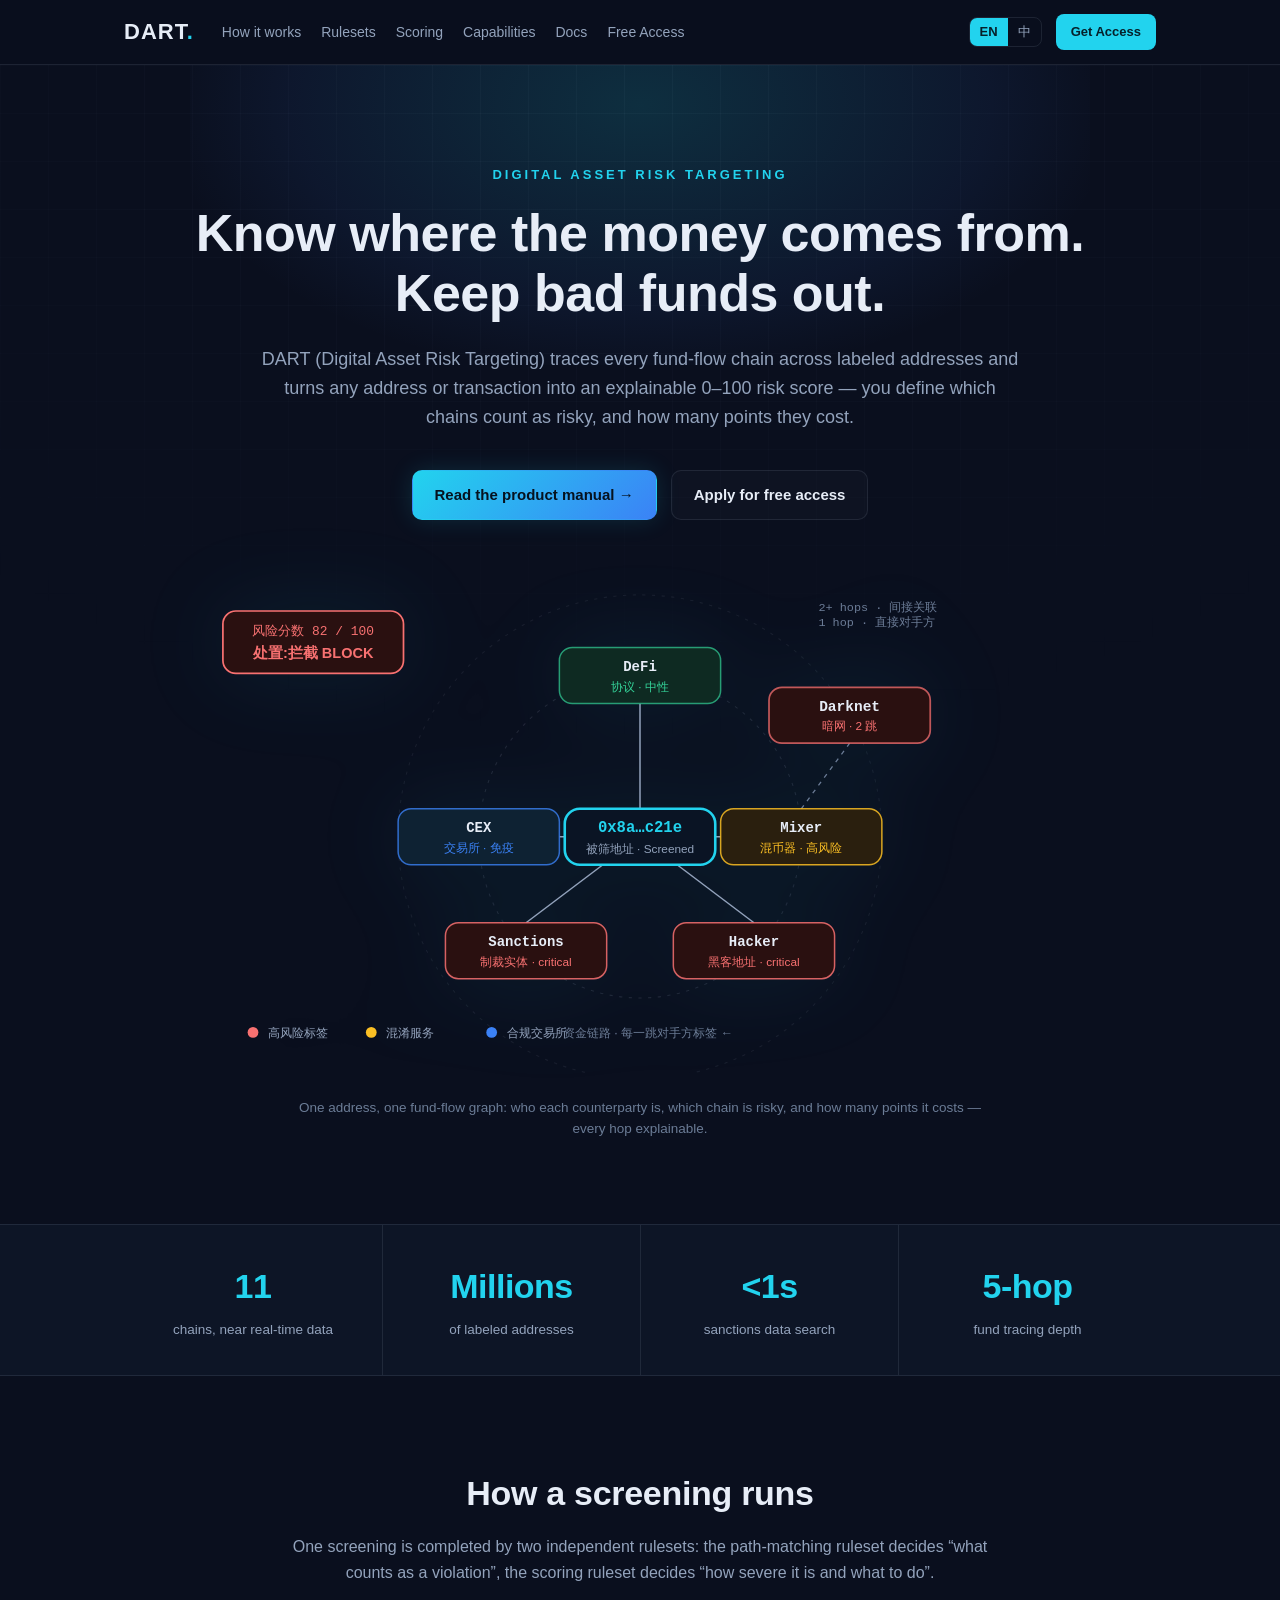
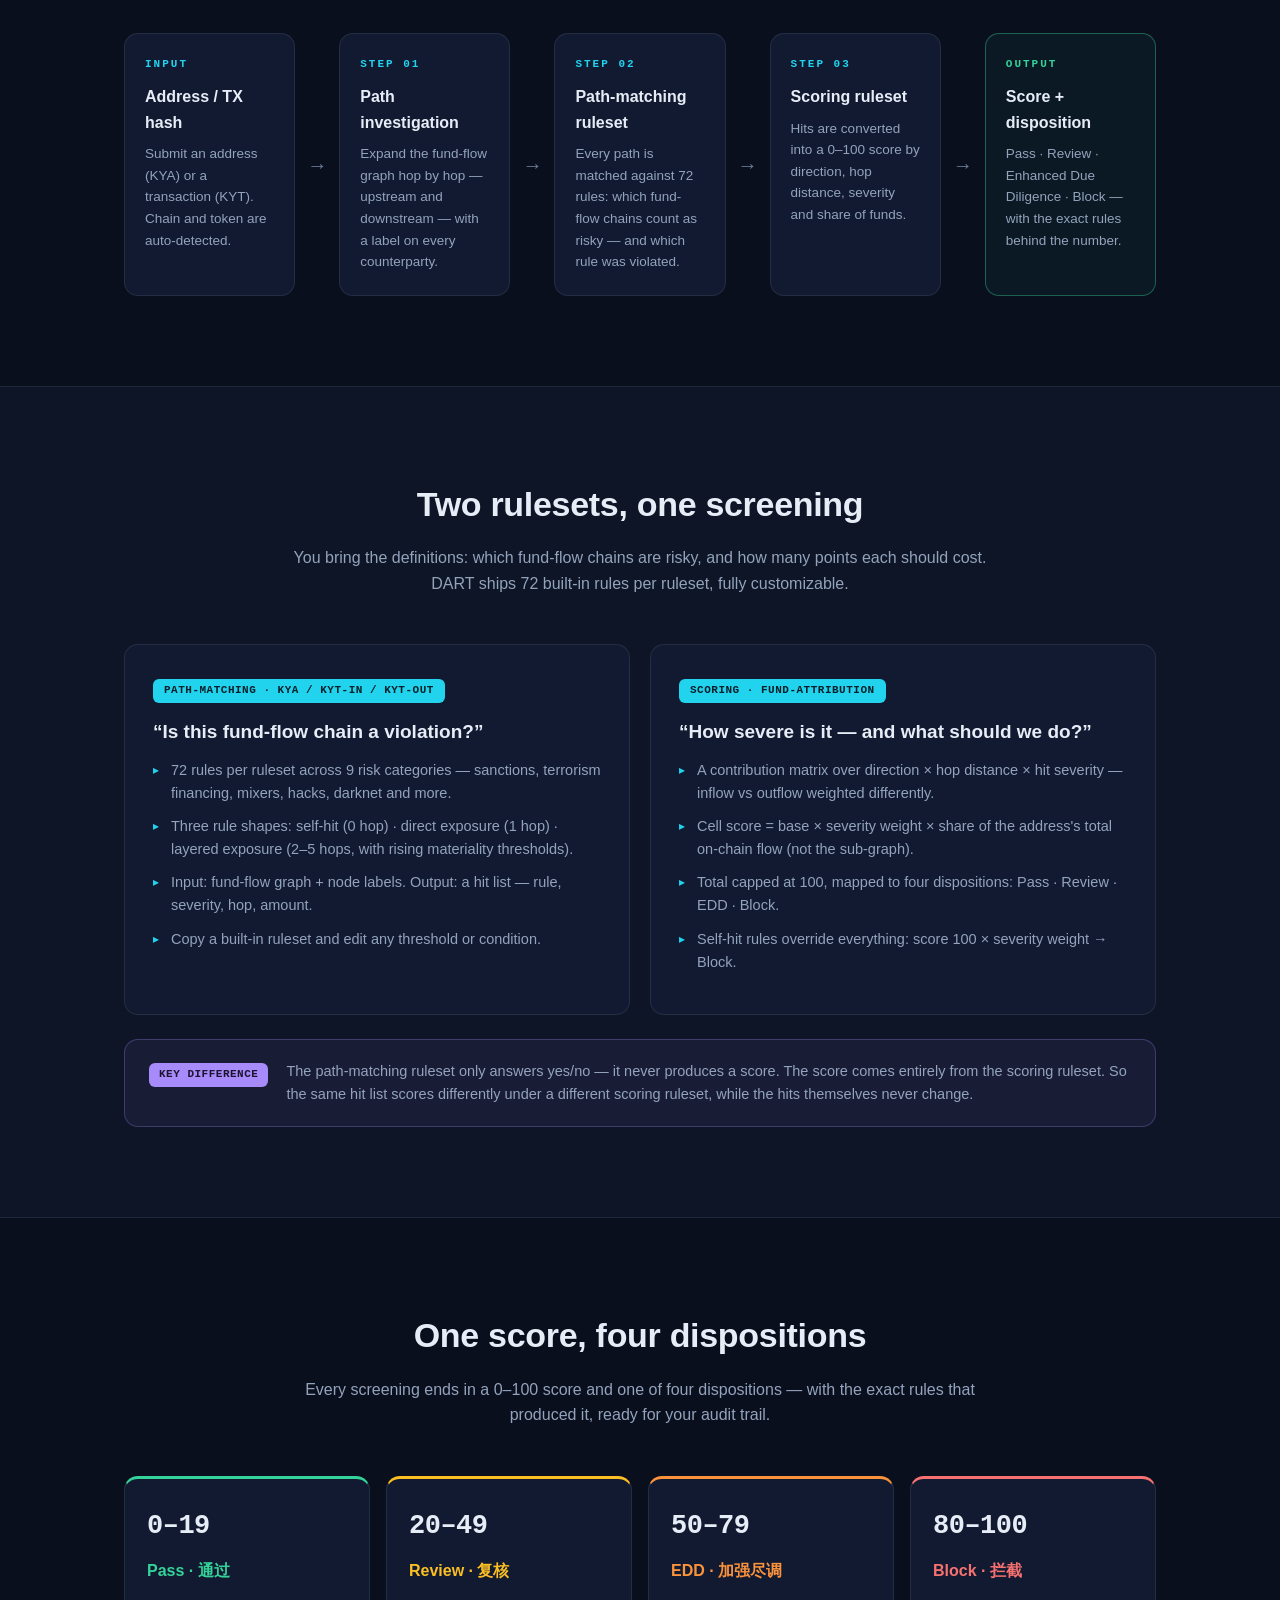
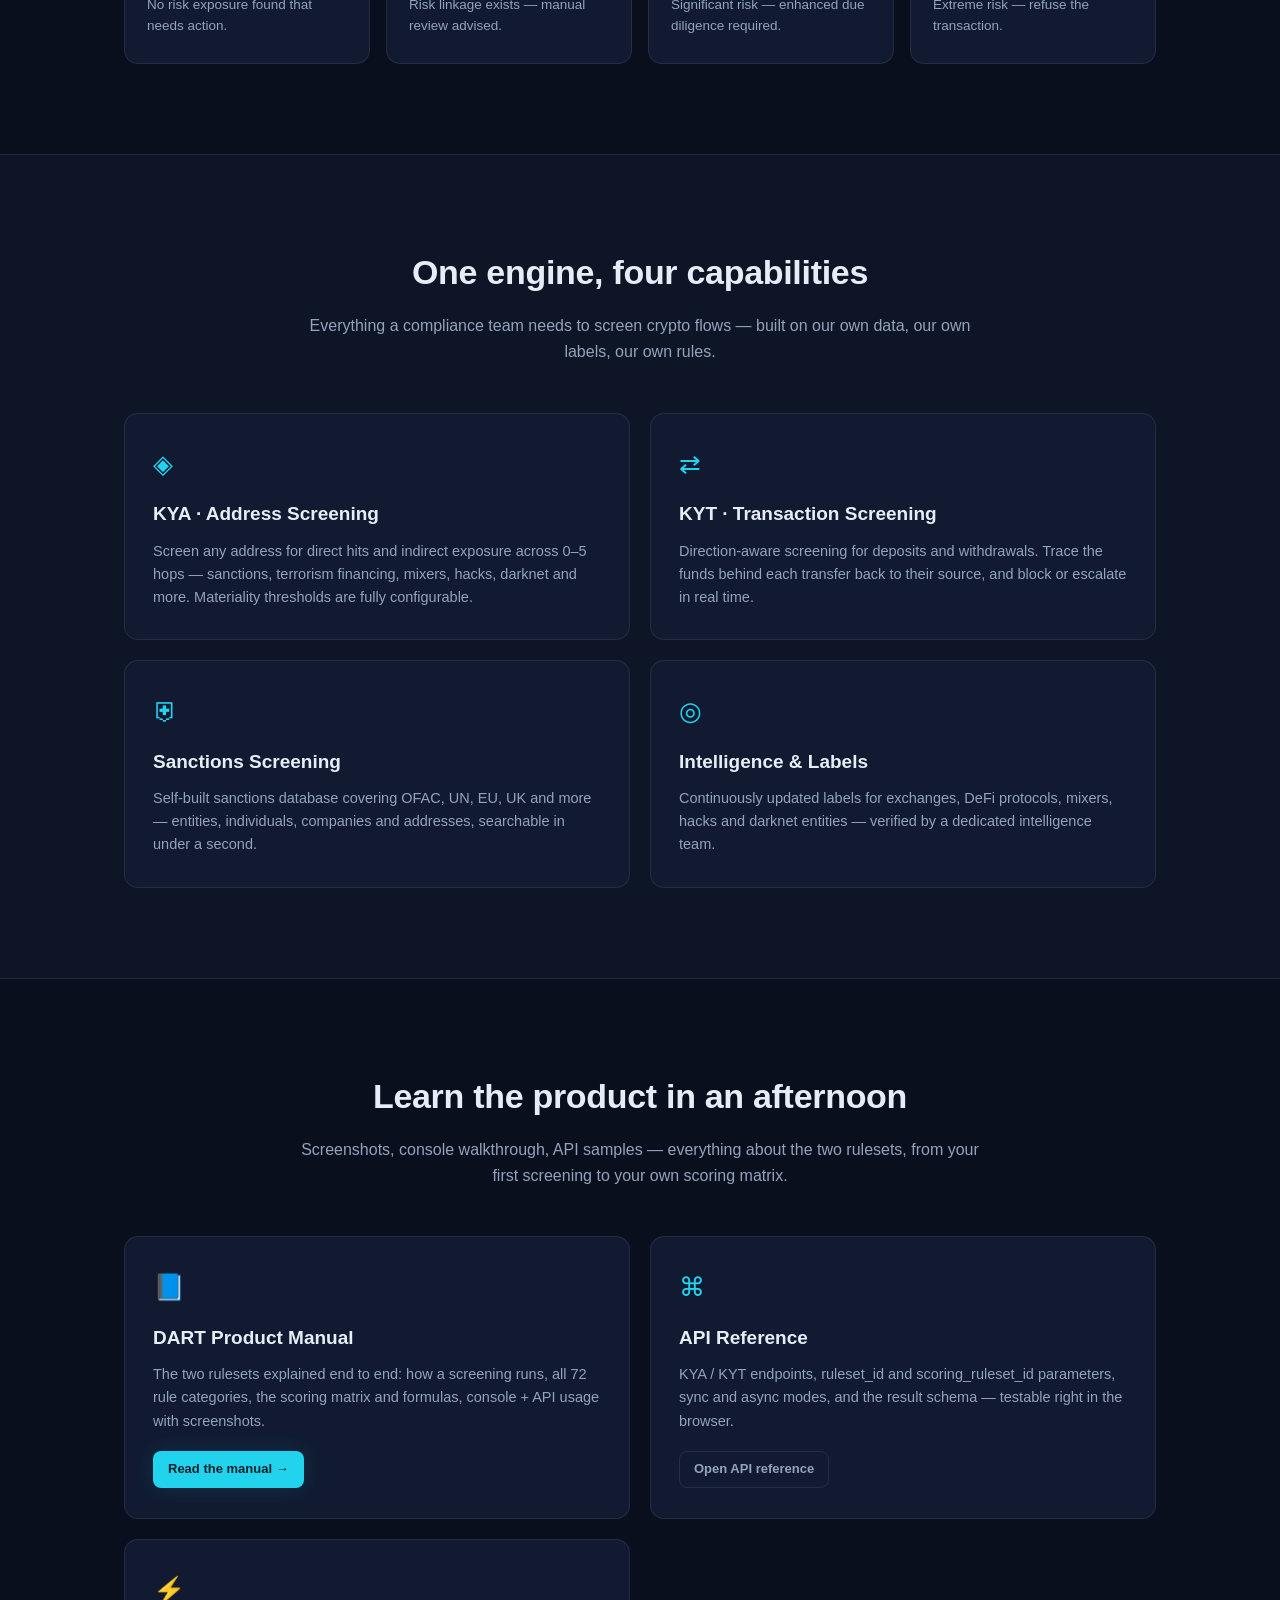
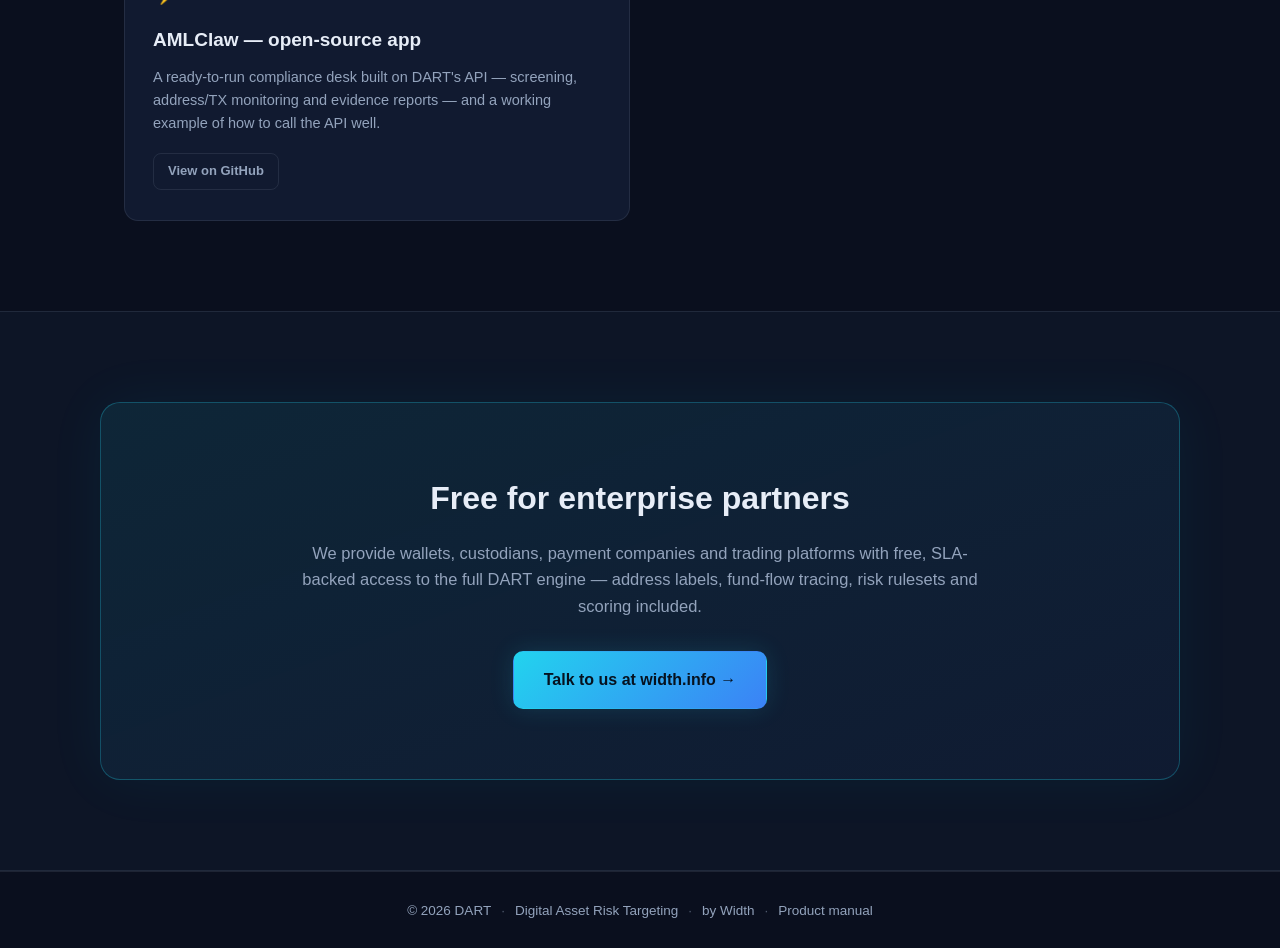
==== commit ca22f700: "Fix hero fund-flow graph layout: separate overlapping nodes, widen hop ring" ====
--- a/index.html
+++ b/index.html
@@ -48,29 +48,20 @@
       <!-- fund-flow graph illustration -->
       <div class="hero-graph">
         <svg viewBox="0 0 800 470" role="img" aria-label="Fund-flow graph: a screened address surrounded by labeled counterparties">
-          <defs>
-            <marker id="arr" viewBox="0 0 10 10" refX="9" refY="5" markerWidth="7" markerHeight="7" orient="auto-start-reverse">
-              <path d="M0,0 L10,5 L0,10 z" fill="#93a3bc"/>
-            </marker>
-            <marker id="arr-faint" viewBox="0 0 10 10" refX="9" refY="5" markerWidth="6" markerHeight="6" orient="auto-start-reverse">
-              <path d="M0,0 L10,5 L0,10 z" fill="#6b7c96"/>
-            </marker>
-          </defs>
-
           <!-- hop rings -->
-          <circle cx="400" cy="250" r="118" fill="none" stroke="rgba(148,163,184,0.16)" stroke-dasharray="3 6"/>
+          <circle cx="400" cy="250" r="150" fill="none" stroke="rgba(148,163,184,0.16)" stroke-dasharray="3 6"/>
           <circle cx="400" cy="250" r="225" fill="none" stroke="rgba(148,163,184,0.10)" stroke-dasharray="3 6"/>
           <text x="566" y="40" font-size="11" fill="#6b7c96" font-family="ui-monospace,Menlo,monospace">2+ hops · 间接关联</text>
           <text x="566" y="54" font-size="11" fill="#6b7c96" font-family="ui-monospace,Menlo,monospace">1 hop · 直接对手方</text>
 
           <!-- edges: center -> 1-hop -->
-          <line x1="400" y1="250" x2="400" y2="158" stroke="#93a3bc" stroke-width="1.4" marker-end="url(#arr)"/>
-          <line x1="400" y1="250" x2="362" y2="250" stroke="#93a3bc" stroke-width="1.4" marker-end="url(#arr)"/>
-          <line x1="400" y1="250" x2="438" y2="250" stroke="#93a3bc" stroke-width="1.4" marker-end="url(#arr)"/>
-          <line x1="400" y1="250" x2="315" y2="307" stroke="#93a3bc" stroke-width="1.4" marker-end="url(#arr)"/>
-          <line x1="400" y1="250" x2="485" y2="307" stroke="#93a3bc" stroke-width="1.4" marker-end="url(#arr)"/>
+          <line x1="400" y1="250" x2="400" y2="126" stroke="#93a3bc" stroke-width="1.4" marker-end="url(#arr)"/>
+          <line x1="400" y1="250" x2="325" y2="250" stroke="#93a3bc" stroke-width="1.4" marker-end="url(#arr)"/>
+          <line x1="400" y1="250" x2="475" y2="250" stroke="#93a3bc" stroke-width="1.4" marker-end="url(#arr)"/>
+          <line x1="400" y1="250" x2="294" y2="330" stroke="#93a3bc" stroke-width="1.4" marker-end="url(#arr)"/>
+          <line x1="400" y1="250" x2="506" y2="330" stroke="#93a3bc" stroke-width="1.4" marker-end="url(#arr)"/>
           <!-- 2-hop edge: mixer -> darknet -->
-          <line x1="518" y1="224" x2="595" y2="163" stroke="#6b7c96" stroke-width="1.2" stroke-dasharray="4 5" marker-end="url(#arr-faint)"/>
+          <line x1="550" y1="224" x2="595" y2="163" stroke="#6b7c96" stroke-width="1.2" stroke-dasharray="4 5" marker-end="url(#arr-faint)"/>
 
           <!-- 2-hop: darknet -->
           <g>
@@ -81,42 +72,42 @@
 
           <!-- 1-hop: DeFi -->
           <g>
-            <rect x="330" y="106" width="140" height="52" rx="12" fill="#0e2a22" stroke="#34d399" stroke-opacity="0.7" stroke-width="1.4"/>
-            <text x="400" y="128" font-size="13" font-weight="700" fill="#e7edf7" text-anchor="middle" font-family="ui-monospace,Menlo,monospace">DeFi</text>
-            <text x="400" y="146" font-size="11" fill="#34d399" text-anchor="middle">协议 · 中性</text>
+            <rect x="325" y="74" width="150" height="52" rx="12" fill="#0e2a22" stroke="#34d399" stroke-opacity="0.7" stroke-width="1.4"/>
+            <text x="400" y="96" font-size="13" font-weight="700" fill="#e7edf7" text-anchor="middle" font-family="ui-monospace,Menlo,monospace">DeFi</text>
+            <text x="400" y="114" font-size="11" fill="#34d399" text-anchor="middle">协议 · 中性</text>
           </g>
 
           <!-- 1-hop: CEX -->
           <g>
-            <rect x="202" y="224" width="160" height="52" rx="12" fill="#0e2233" stroke="#3b82f6" stroke-opacity="0.8" stroke-width="1.4"/>
-            <text x="282" y="246" font-size="13" font-weight="700" fill="#e7edf7" text-anchor="middle" font-family="ui-monospace,Menlo,monospace">CEX</text>
-            <text x="282" y="264" font-size="11" fill="#3b82f6" text-anchor="middle">交易所 · 免疫</text>
+            <rect x="175" y="224" width="150" height="52" rx="12" fill="#0e2233" stroke="#3b82f6" stroke-opacity="0.8" stroke-width="1.4"/>
+            <text x="250" y="246" font-size="13" font-weight="700" fill="#e7edf7" text-anchor="middle" font-family="ui-monospace,Menlo,monospace">CEX</text>
+            <text x="250" y="264" font-size="11" fill="#3b82f6" text-anchor="middle">交易所 · 免疫</text>
           </g>
 
           <!-- 1-hop: Mixer -->
           <g>
-            <rect x="438" y="224" width="160" height="52" rx="12" fill="#2a1f0e" stroke="#fbbf24" stroke-opacity="0.85" stroke-width="1.4"/>
-            <text x="518" y="246" font-size="13" font-weight="700" fill="#e7edf7" text-anchor="middle" font-family="ui-monospace,Menlo,monospace">Mixer</text>
-            <text x="518" y="264" font-size="11" fill="#fbbf24" text-anchor="middle">混币器 · 高风险</text>
+            <rect x="475" y="224" width="150" height="52" rx="12" fill="#2a1f0e" stroke="#fbbf24" stroke-opacity="0.85" stroke-width="1.4"/>
+            <text x="550" y="246" font-size="13" font-weight="700" fill="#e7edf7" text-anchor="middle" font-family="ui-monospace,Menlo,monospace">Mixer</text>
+            <text x="550" y="264" font-size="11" fill="#fbbf24" text-anchor="middle">混币器 · 高风险</text>
           </g>
 
           <!-- 1-hop: Sanctions -->
           <g>
-            <rect x="235" y="307" width="160" height="52" rx="12" fill="#2a1010" stroke="#f87171" stroke-opacity="0.85" stroke-width="1.4"/>
-            <text x="315" y="329" font-size="13" font-weight="700" fill="#e7edf7" text-anchor="middle" font-family="ui-monospace,Menlo,monospace">Sanctions</text>
-            <text x="315" y="347" font-size="11" fill="#f87171" text-anchor="middle">制裁实体 · critical</text>
+            <rect x="219" y="330" width="150" height="52" rx="12" fill="#2a1010" stroke="#f87171" stroke-opacity="0.85" stroke-width="1.4"/>
+            <text x="294" y="352" font-size="13" font-weight="700" fill="#e7edf7" text-anchor="middle" font-family="ui-monospace,Menlo,monospace">Sanctions</text>
+            <text x="294" y="370" font-size="11" fill="#f87171" text-anchor="middle">制裁实体 · critical</text>
           </g>
 
           <!-- 1-hop: Hacker -->
           <g>
-            <rect x="405" y="307" width="160" height="52" rx="12" fill="#2a1010" stroke="#f87171" stroke-opacity="0.85" stroke-width="1.4"/>
-            <text x="485" y="329" font-size="13" font-weight="700" fill="#e7edf7" text-anchor="middle" font-family="ui-monospace,Menlo,monospace">Hacker</text>
-            <text x="485" y="347" font-size="11" fill="#f87171" text-anchor="middle">黑客地址 · critical</text>
+            <rect x="431" y="330" width="150" height="52" rx="12" fill="#2a1010" stroke="#f87171" stroke-opacity="0.85" stroke-width="1.4"/>
+            <text x="506" y="352" font-size="13" font-weight="700" fill="#e7edf7" text-anchor="middle" font-family="ui-monospace,Menlo,monospace">Hacker</text>
+            <text x="506" y="370" font-size="11" fill="#f87171" text-anchor="middle">黑客地址 · critical</text>
           </g>
 
           <!-- center: screened address -->
           <g>
-            <rect x="310" y="224" width="180" height="52" rx="14" fill="#0a1424" stroke="#22d3ee" stroke-width="2.4"/>
+            <rect x="330" y="224" width="140" height="52" rx="14" fill="#0a1424" stroke="#22d3ee" stroke-width="2.4"/>
             <text x="400" y="246" font-size="14.5" font-weight="800" fill="#22d3ee" text-anchor="middle" font-family="ui-monospace,Menlo,monospace">0x8a…c21e</text>
             <text x="400" y="265" font-size="11" fill="#93a3bc" text-anchor="middle">被筛地址 · Screened</text>
           </g>
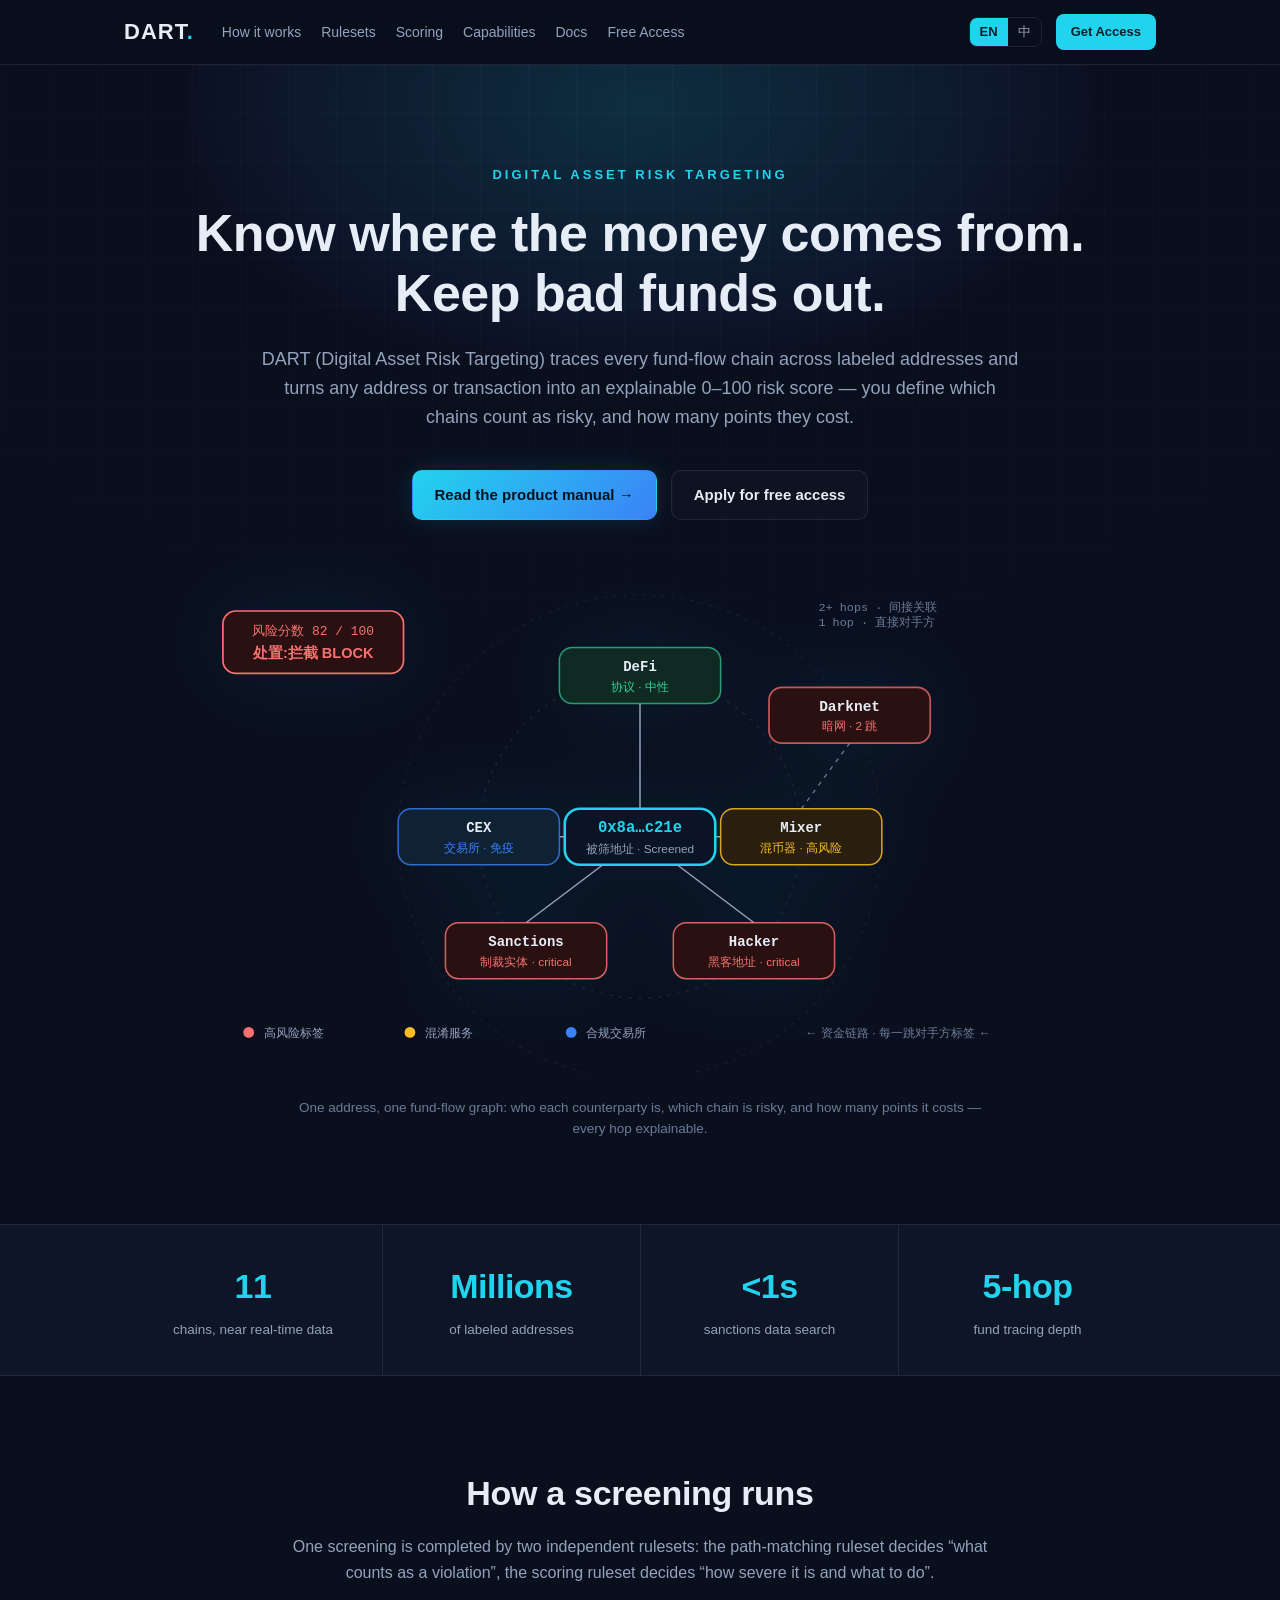
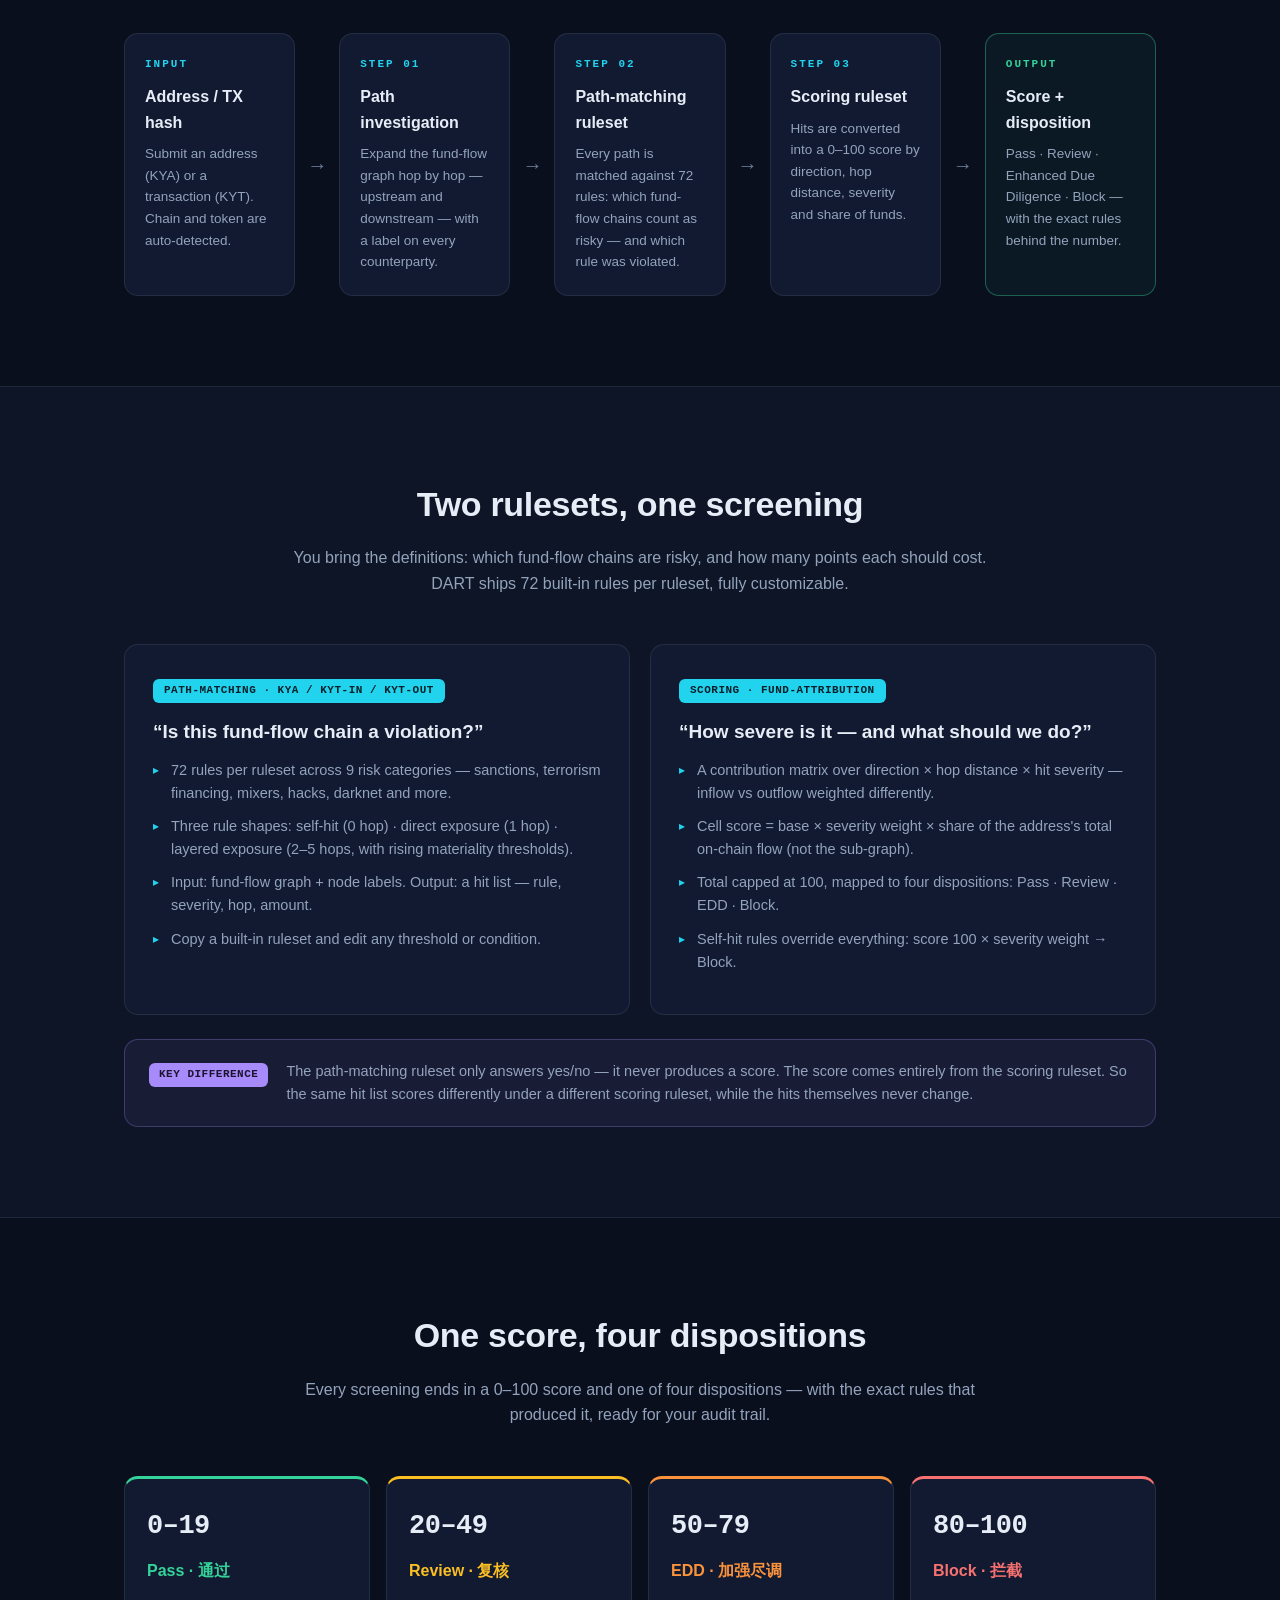
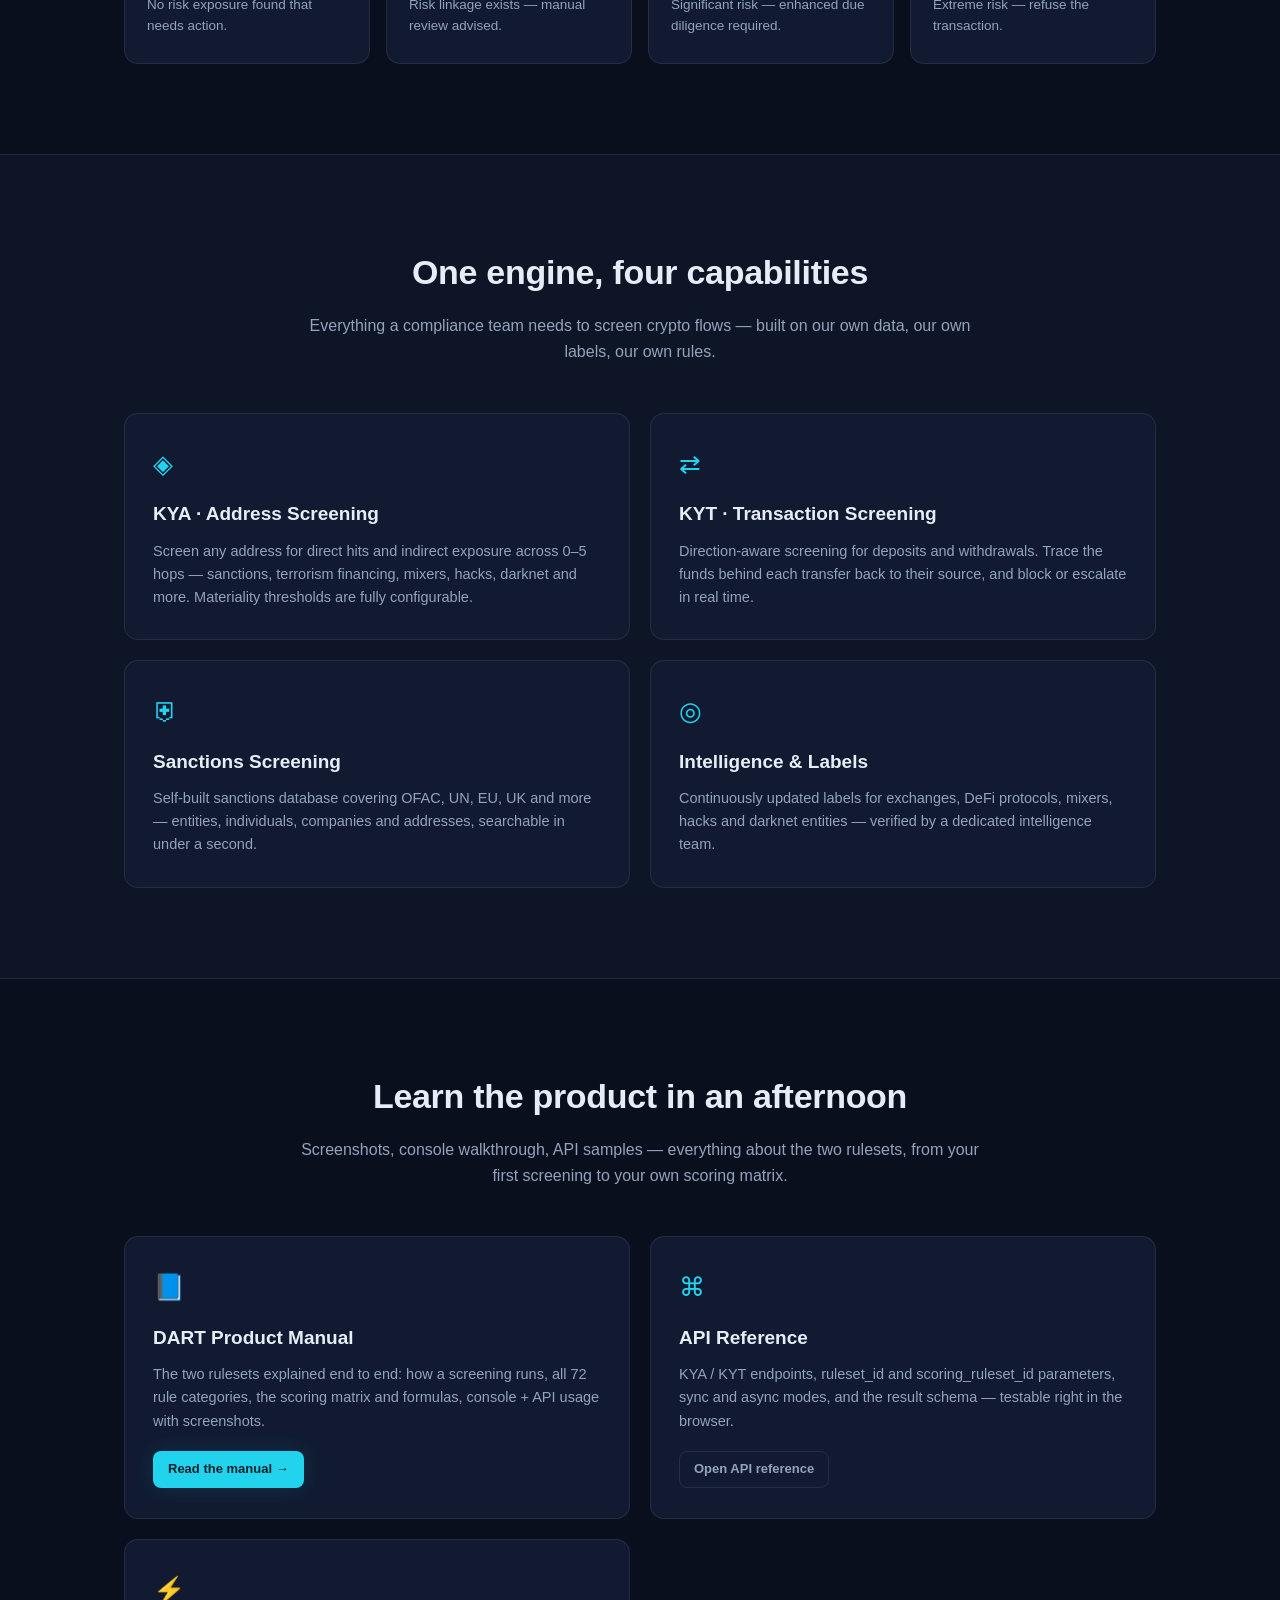
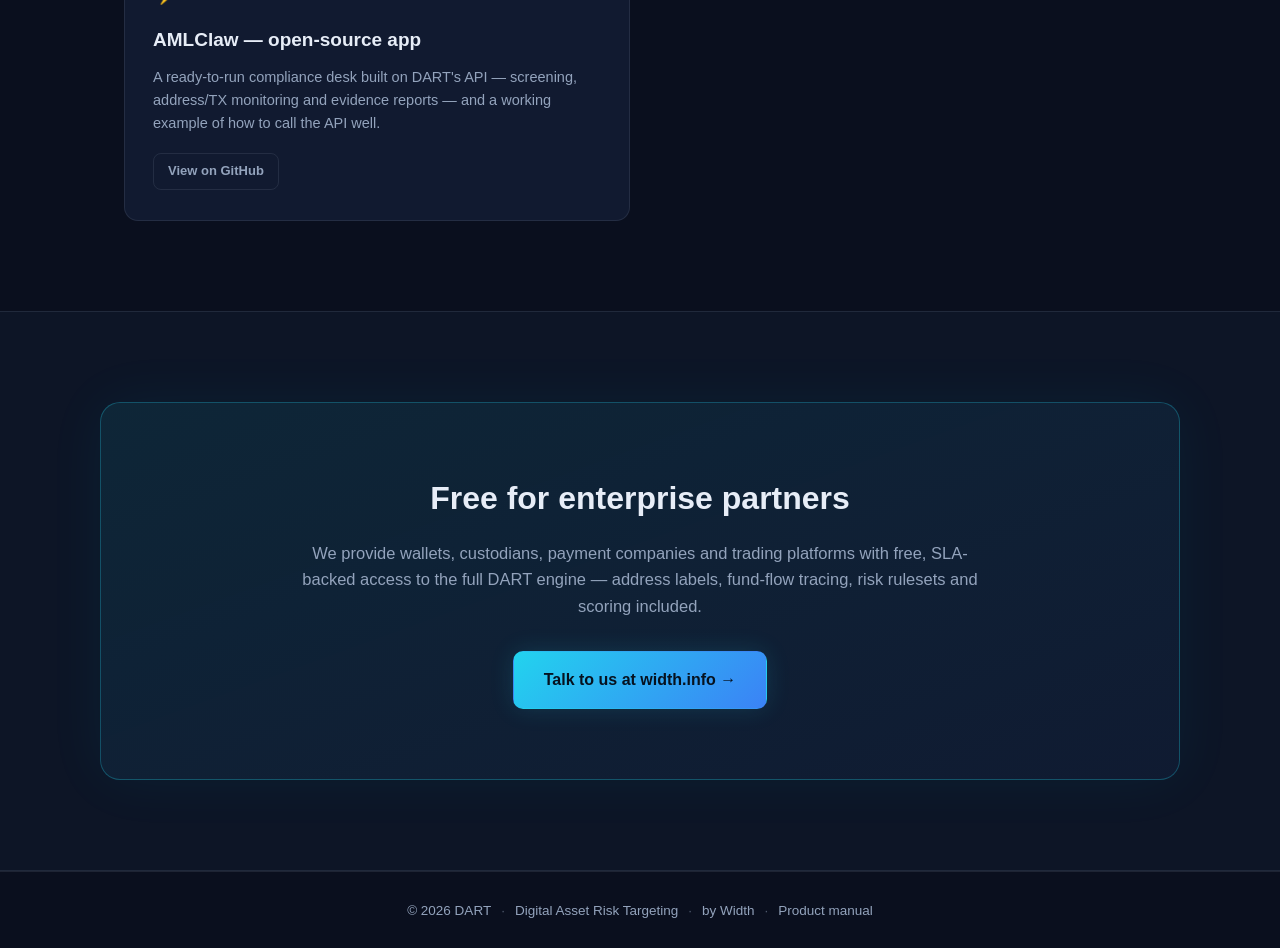
==== commit 3dfd8f3d: "Fix hero graph legend: stop text overlap, rebalance legend row" ====
--- a/index.html
+++ b/index.html
@@ -121,10 +121,10 @@
 
           <!-- legend -->
           <g font-size="11.5" fill="#93a3bc">
-            <circle cx="40" cy="432" r="5" fill="#f87171"/><text x="54" y="436">高风险标签</text>
-            <circle cx="150" cy="432" r="5" fill="#fbbf24"/><text x="164" y="436">混淆服务</text>
-            <circle cx="262" cy="432" r="5" fill="#3b82f6"/><text x="276" y="436">合规交易所</text>
-            <text x="400" y="436" text-anchor="middle" fill="#6b7c96">← 资金链路 · 每一跳对手方标签 ←</text>
+            <circle cx="36" cy="432" r="5" fill="#f87171"/><text x="50" y="436">高风险标签</text>
+            <circle cx="186" cy="432" r="5" fill="#fbbf24"/><text x="200" y="436">混淆服务</text>
+            <circle cx="336" cy="432" r="5" fill="#3b82f6"/><text x="350" y="436">合规交易所</text>
+            <text x="640" y="436" text-anchor="middle" fill="#6b7c96">← 资金链路 · 每一跳对手方标签 ←</text>
           </g>
         </svg>
         <p class="hero-graph-caption" data-i18n="graph.caption">One address, one fund-flow graph: who each counterparty is, which chain is risky, and how many points it costs — every hop explainable.</p>
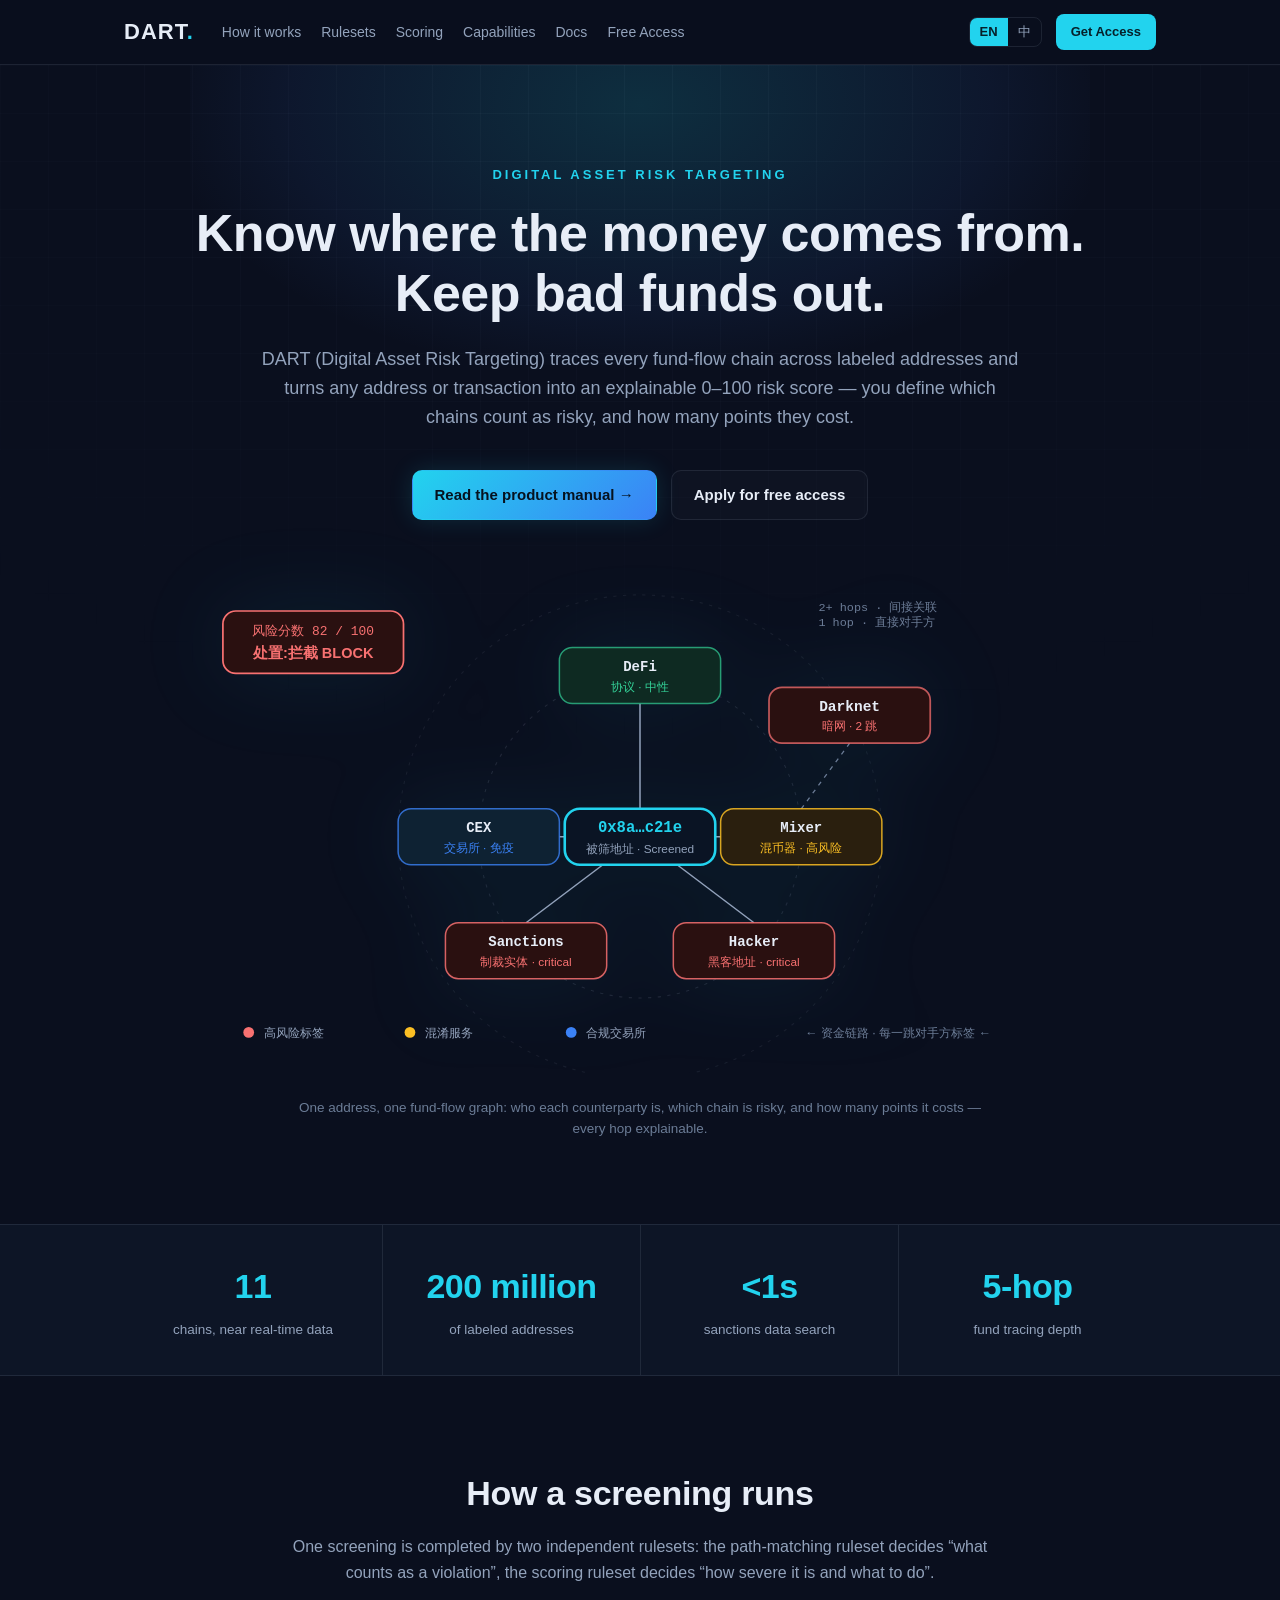
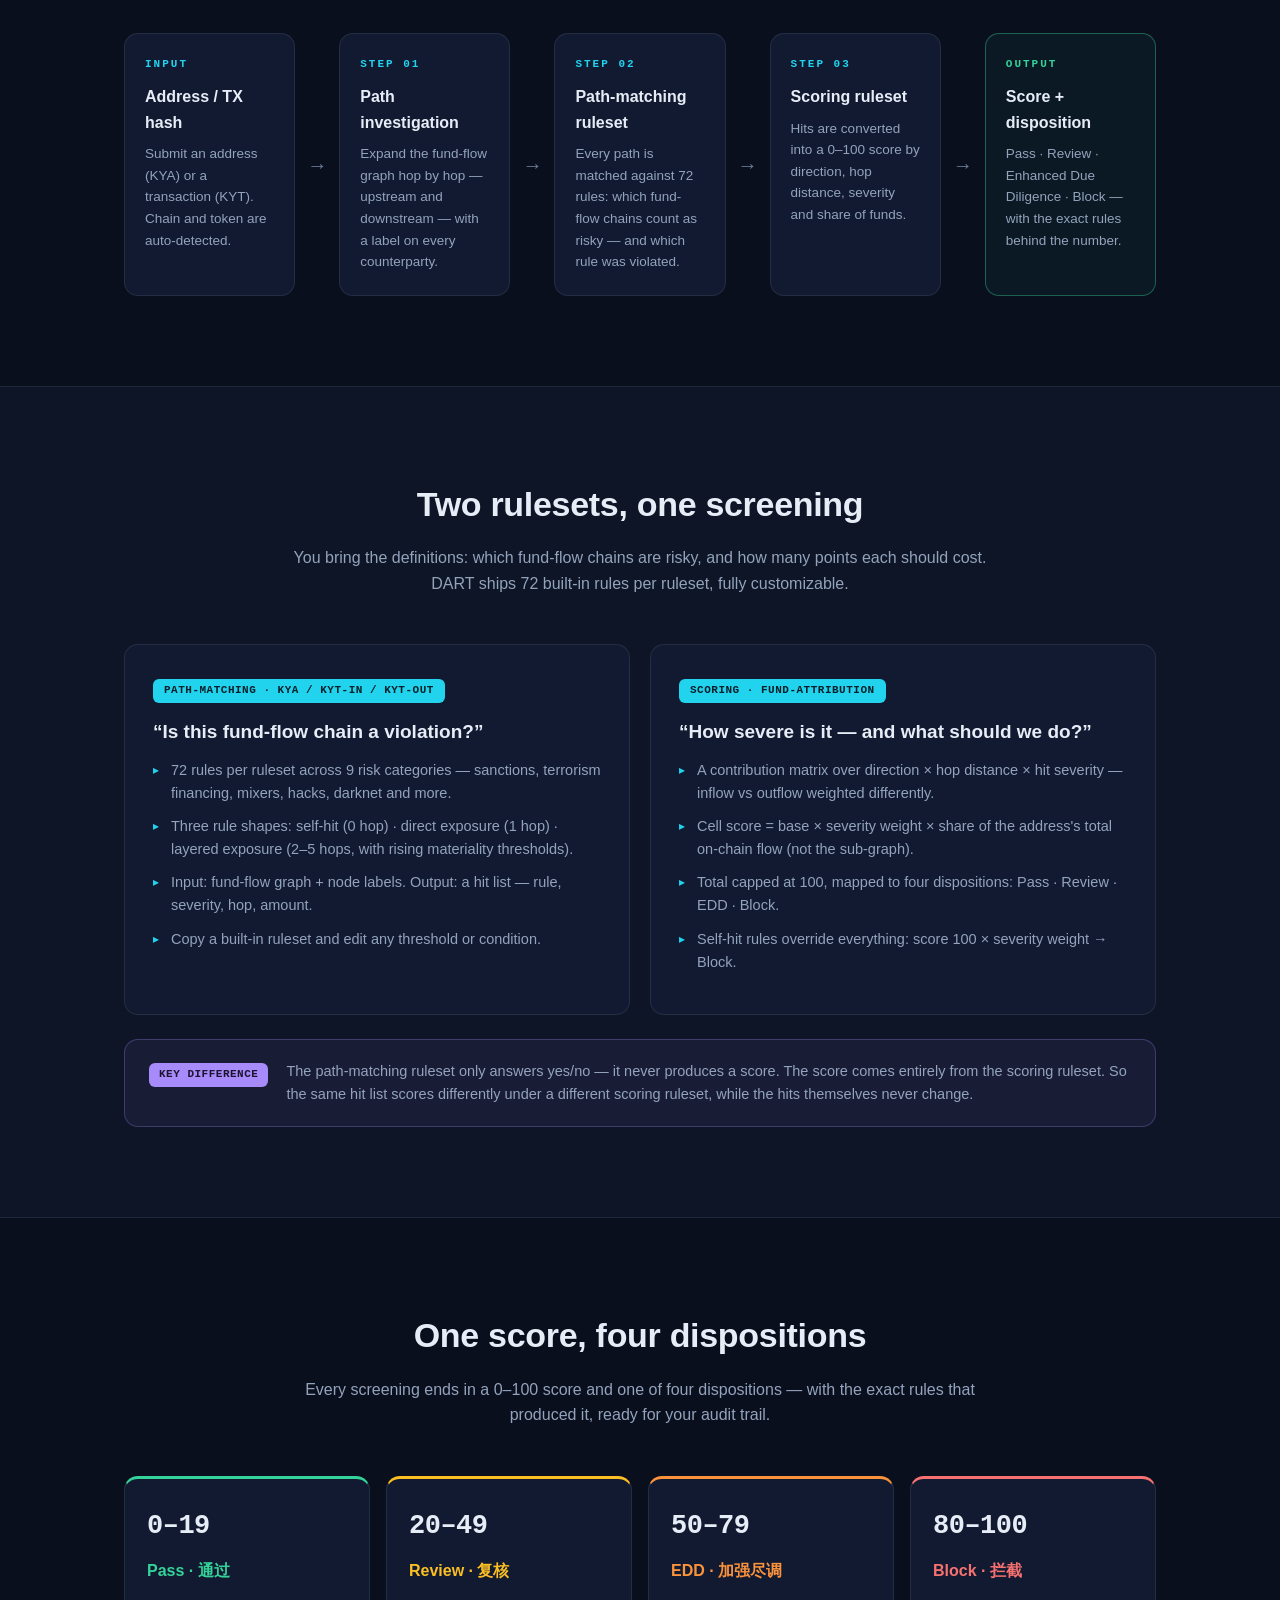
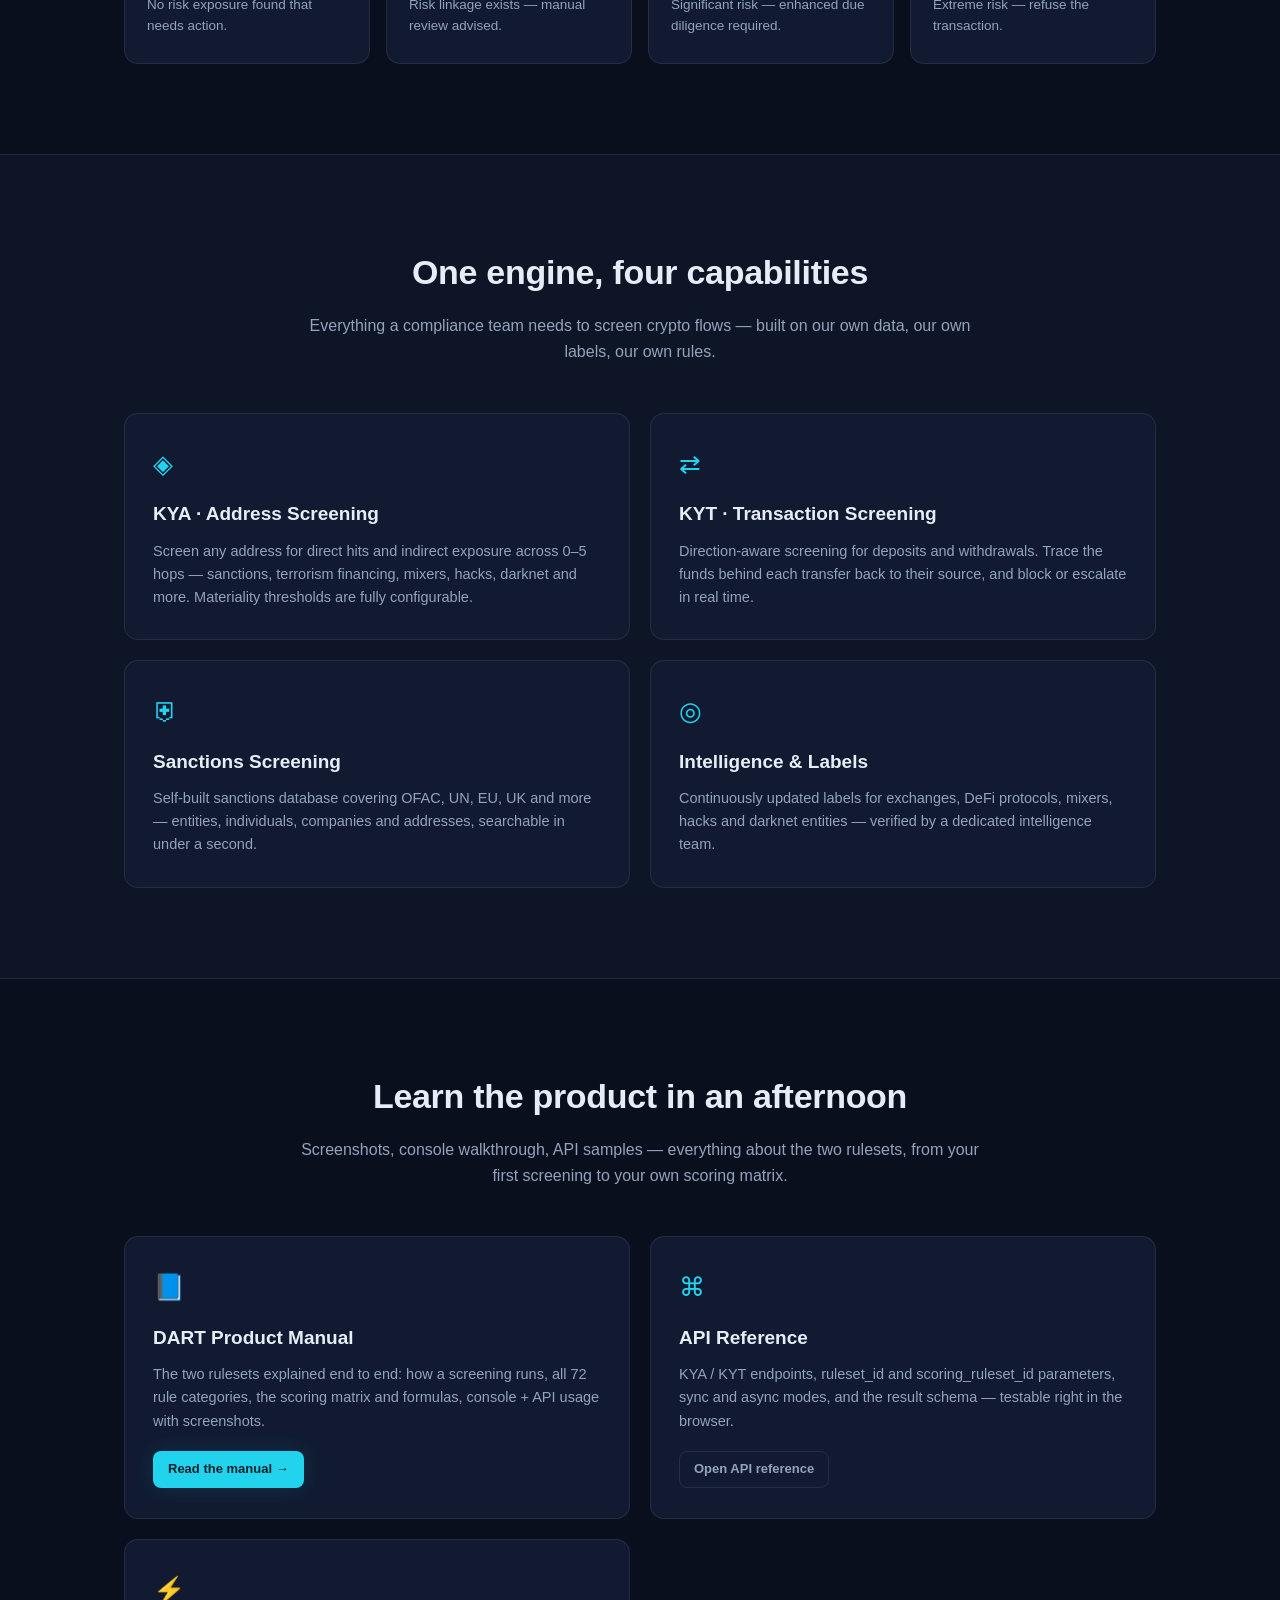
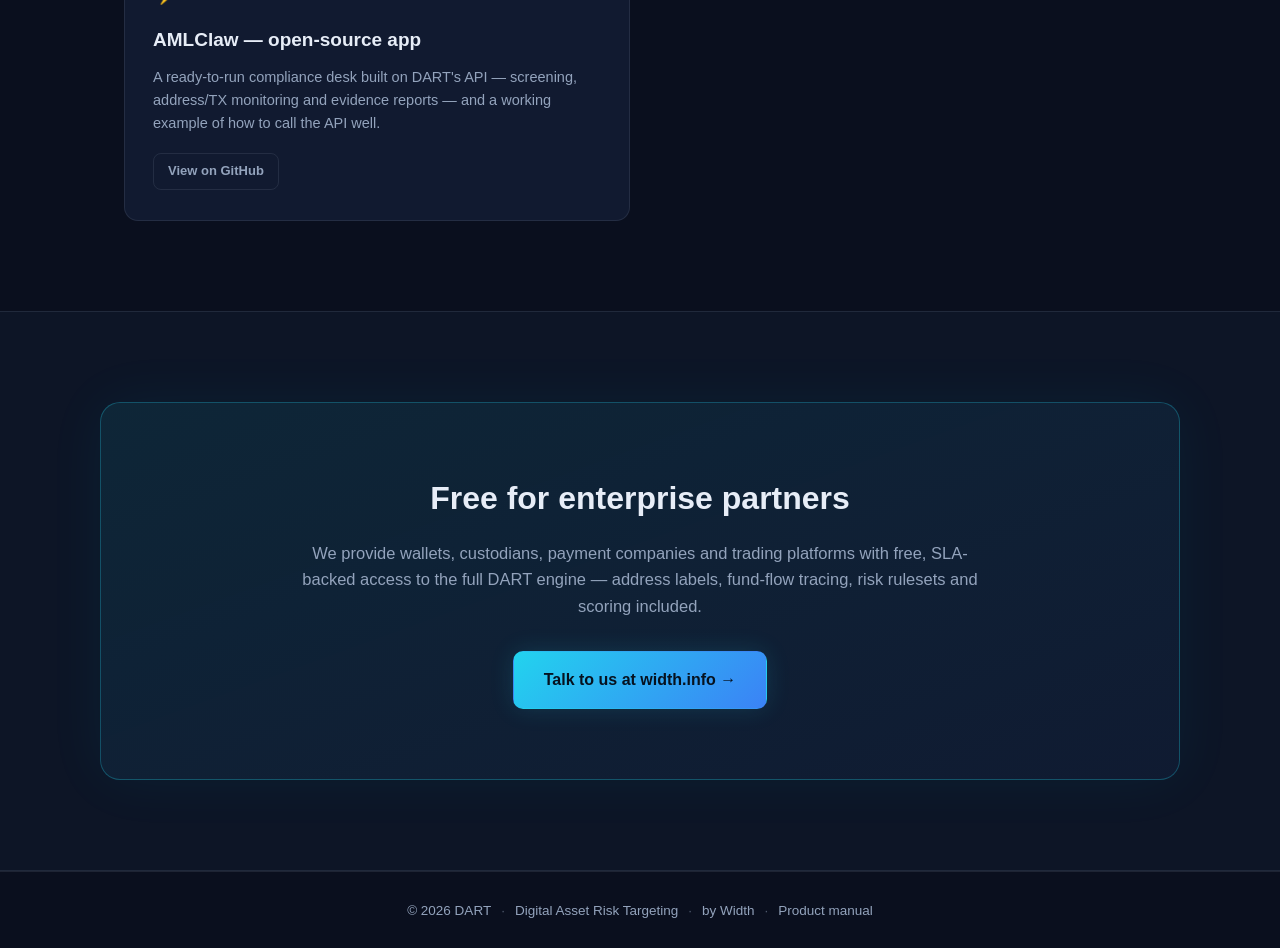
==== commit 7b3d674a: "Update labeled-address stat: 2亿 / 200 million" ====
--- a/index.html
+++ b/index.html
@@ -140,7 +140,7 @@
         <div class="stat-label" data-i18n="stats.chains">chains, near real-time data</div>
       </div>
       <div class="stat">
-        <div class="stat-num" data-i18n="stats.millionsNum">Millions</div>
+        <div class="stat-num" data-i18n="stats.millionsNum">200 million</div>
         <div class="stat-label" data-i18n="stats.labels">of labeled addresses</div>
       </div>
       <div class="stat">
